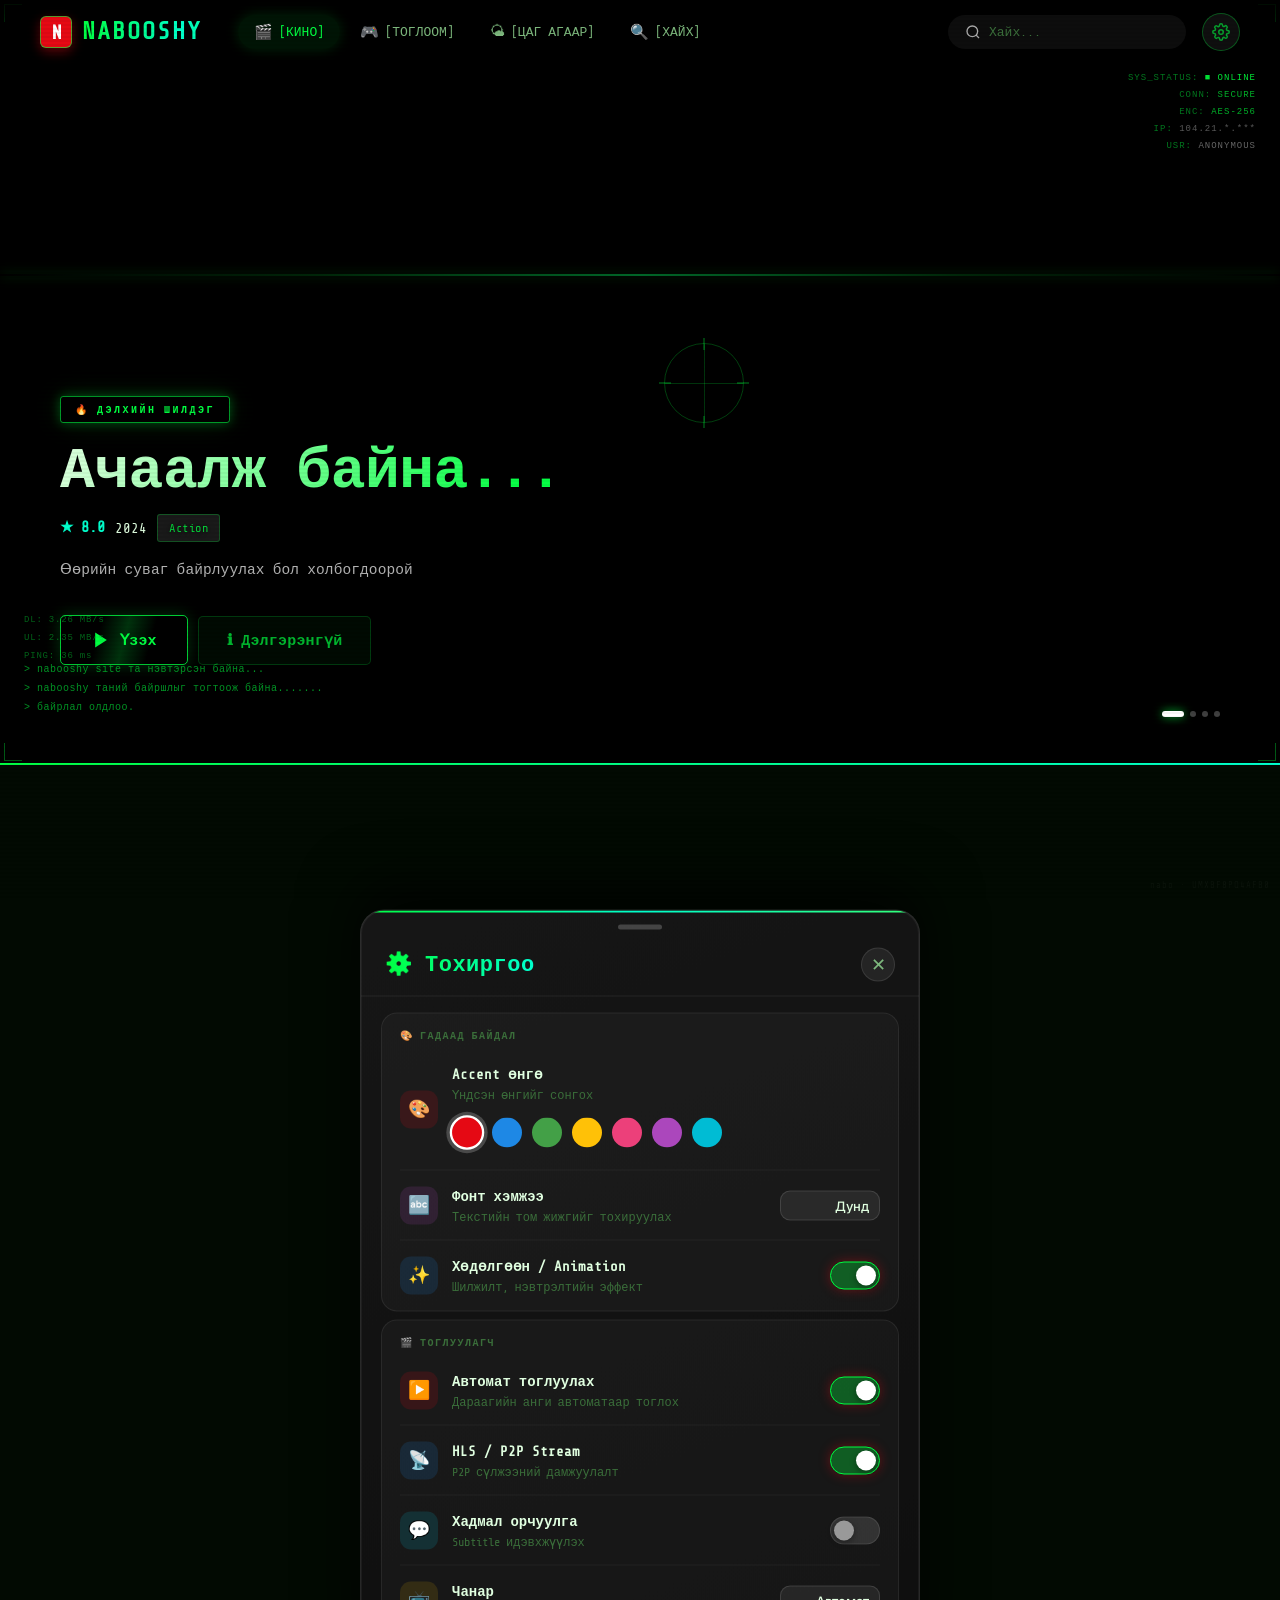
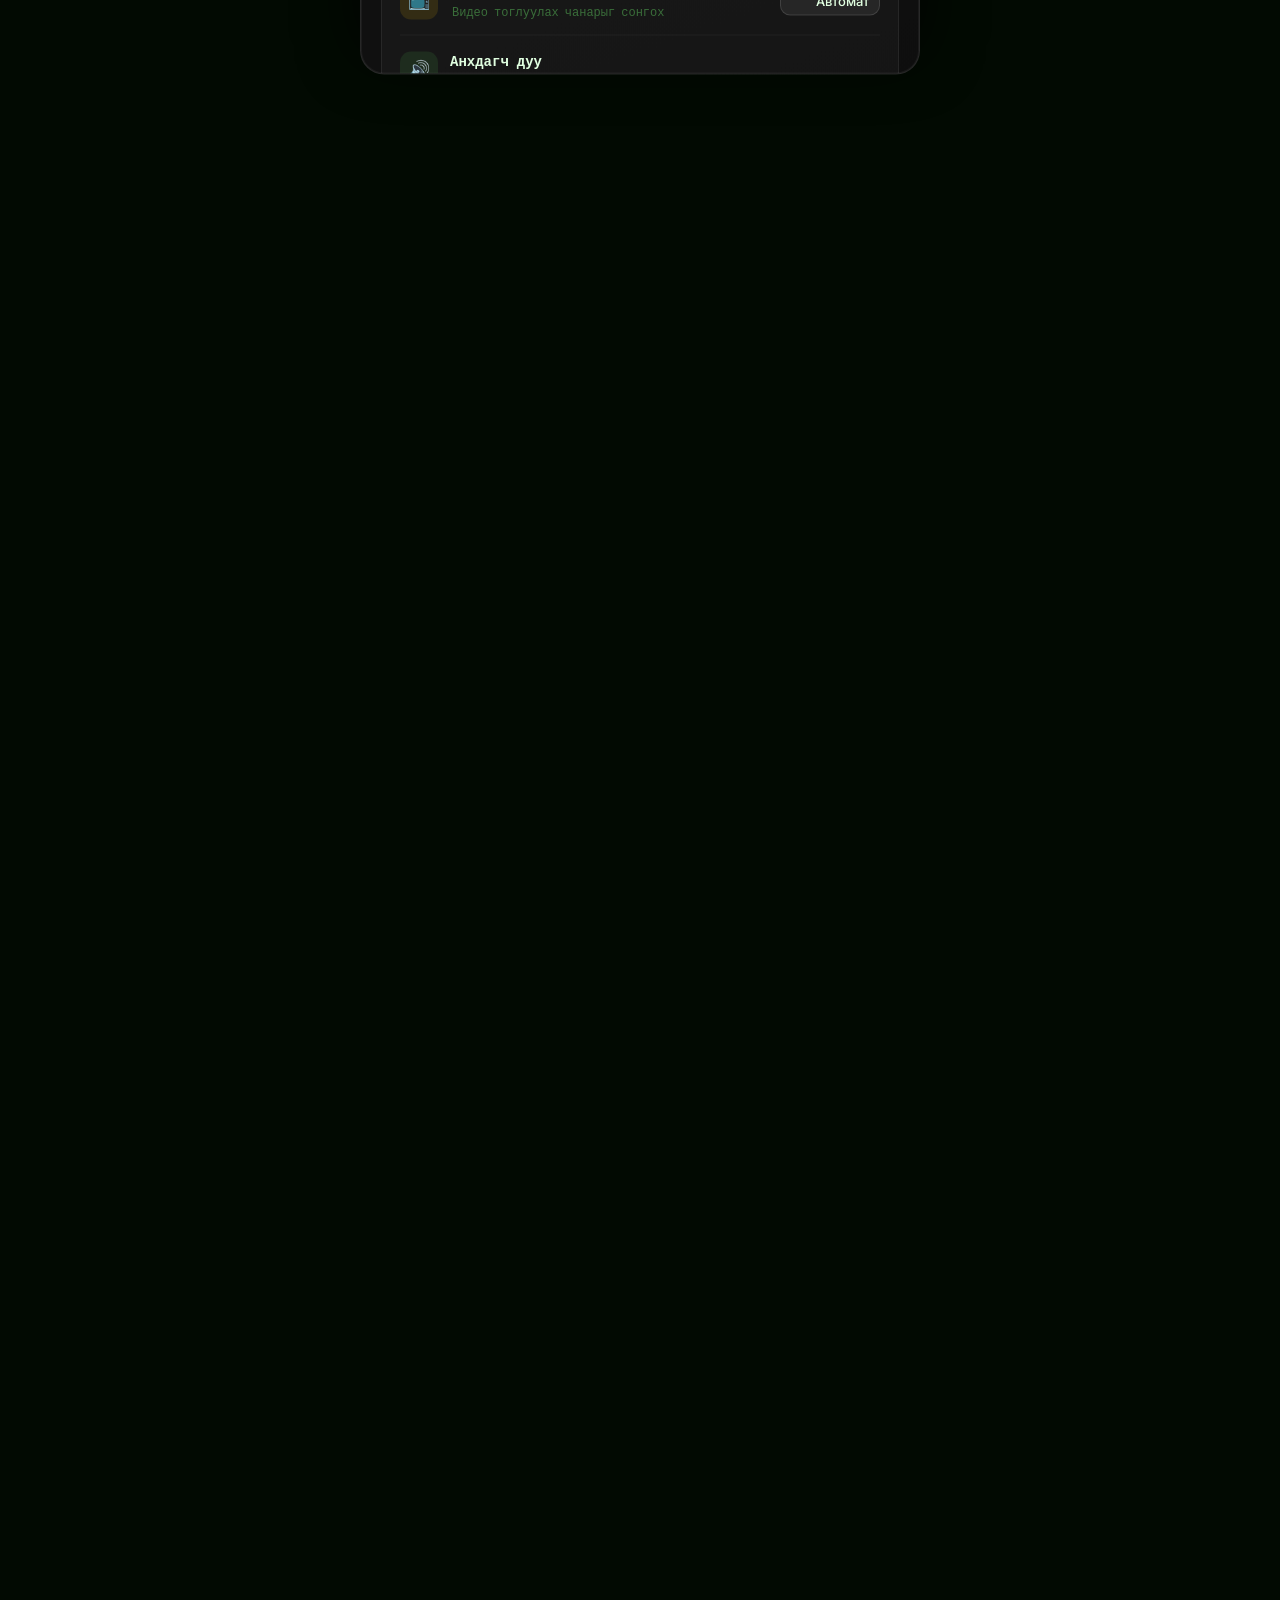
==== index.html @ 27f1efc1 "Add files via upload" ====
<!DOCTYPE html>
<html lang="mn">
<head>
<meta charset="UTF-8">
<meta name="monetag" content="5346a00ca9ffb6e7c3c70e6632a325e6">
<meta name="viewport" content="width=device-width, initial-scale=1.0, maximum-scale=1.0, user-scalable=no">
<meta name="robots" content="index, follow">
<meta name="theme-color" content="#E50914">
<meta name="apple-mobile-web-app-capable" content="yes">
<title id="appTitle">Nabooshy - Ухаалаг Платформ</title>

<!-- ── SEO & Social Share (Open Graph + Twitter) ── -->
<meta name="description" content="Nabooshy — Монголын хамгийн том кино, цувралын платформ. HD чанартай, үнэ төлбөргүй үзнэ үү.">
<meta property="og:type"        content="website">
<meta property="og:url"         content="https://nabo.pages.dev/">
<meta property="og:title"       content="Nabooshy — Кино & Цувралын Платформ">
<meta property="og:description" content="HD кино, цувралыг үнэ төлбөргүй үзээрэй. Монголын хамгийн том стриминг платформ.">
<meta property="og:image"        content="https://nabo.pages.dev/og-preview.jpg">
<meta property="og:image:width"  content="1200">
<meta property="og:image:height" content="630">
<meta property="og:image:type"   content="image/jpeg">
<meta property="og:image:alt"    content="Nabooshy — Кино & Цувралын Платформ">
<meta property="og:locale"      content="mn_MN">
<meta property="og:site_name"   content="Nabooshy">
<meta name="twitter:card"        content="summary_large_image">
<meta name="twitter:title"       content="Nabooshy — Кино & Цувралын Платформ">
<meta name="twitter:description" content="HD кино, цувралыг үнэ төлбөргүй үзээрэй.">
<meta name="twitter:image"        content="https://nabo.pages.dev/og-preview.jpg">
<meta name="twitter:image:alt"   content="Nabooshy — Кино & Цувралын Платформ">

<!-- PWA Manifest (2026 оны шинэчлэл: App болгож суулгах) -->
<link rel="manifest" href="manifest.json">

<!-- ① Preconnect: Хамгийн чухал гадаад холболтуудыг урьдчилж нээх -->
<link rel="preconnect" href="https://api.themoviedb.org">
<link rel="preconnect" href="https://image.tmdb.org">
<link rel="preconnect" href="https://fonts.googleapis.com">
<link rel="preconnect" href="https://fonts.gstatic.com" crossorigin>
<link rel="preconnect" href="https://cdn.jsdelivr.net">
<link rel="dns-prefetch" href="https://www.youtube.com">
<link rel="dns-prefetch" href="https://vidsrc.to">

<!-- ② CSS: render-blocking нь байхгүй болгох (onload trick) -->
<link rel="preload" href="style.css" as="style" onload="this.onload=null;this.rel='stylesheet'">
<link rel="preload" href="nave.css" as="style" onload="this.onload=null;this.rel='stylesheet'">
<link rel="preload" href="hero.css" as="style" onload="this.onload=null;this.rel='stylesheet'">
<link rel="preload" href="cards.css" as="style" onload="this.onload=null;this.rel='stylesheet'">
<noscript>
  <link rel="stylesheet" href="style.css">
  <link rel="stylesheet" href="nave.css">
  <link rel="stylesheet" href="hero.css">
  <link rel="stylesheet" href="cards.css">
</noscript>

<!-- ③ Фонт: display=swap → layout shift байхгүй -->
<link rel="preload" as="style" href="https://fonts.googleapis.com/css2?family=Oswald:wght@400;600;700&family=Inter:wght@400;500;600&display=swap" onload="this.onload=null;this.rel='stylesheet'">
<noscript><link href="https://fonts.googleapis.com/css2?family=Oswald:wght@400;600;700&family=Inter:wght@400;500;600&display=swap" rel="stylesheet"></noscript>

<!-- ④ JS modulepreload: parse хийхэд хүлээхгүй -->
<link rel="modulepreload" href="core/app.js">
<link rel="modulepreload" href="ads/zar.js">

<!-- ⑤ HLS болон P2P: defer болгох (Hero ачаалагдсаны дараа) -->
<script src="https://cdn.jsdelivr.net/npm/hls.js@latest" defer></script>
<script src="https://cdn.jsdelivr.net/npm/p2p-media-loader-core@latest/build/p2p-media-loader-core.min.js" defer></script>
<script src="https://cdn.jsdelivr.net/npm/p2p-media-loader-hlsjs@latest/build/p2p-media-loader-hlsjs.min.js" defer></script>

<!-- ⑥ Speculation Rules API: .mcard-д hover хийхэд урьдчилж рендер -->
<script type="speculationrules">
{
  "prerender": [
    {
      "where": { "selector_matches": ".mcard" },
      "eagerness": "moderate"
    }
  ],
  "prefetch": [
    {
      "where": { "selector_matches": "nav button" },
      "eagerness": "conservative"
    }
  ]
}
</script>
  </head>
<body>

<div class="toast" id="toast"></div>

<!-- ===================== NAVBAR ===================== -->
<nav id="navbar">
  <div class="nav-logo" onclick="gotoPage('movies')">
    <div class="logo-mark">N</div>
    <div class="logo-name">NABOO<span>SHY</span></div>
  </div>
  <div class="nav-tabs">
    <button class="nav-tab active" id="t-movies"  onclick="gotoPage('movies')"> <span class="tab-icon">🎬</span><span>КИНО</span></button>
    <button class="nav-tab"        id="t-games"   onclick="gotoPage('games')">  <span class="tab-icon">🎮</span><span>ТОГЛООМ</span></button>
    <button class="nav-tab"        id="t-weather" onclick="gotoPage('weather')"><span class="tab-icon">🌤</span><span>ЦАГ АГААР</span></button>
    <button class="nav-tab"        id="t-search"  onclick="gotoPage('search')"> <span class="tab-icon">🔍</span><span>ХАЙХ</span></button>
  </div>
  <div class="nav-right">
    <div class="search-wrap" onclick="gotoPage('search')">
      <svg width="16" height="16" viewBox="0 0 24 24" fill="none" stroke="#aaa" stroke-width="2"><circle cx="11" cy="11" r="8"/><path d="m21 21-4.35-4.35"/></svg>
      <input id="searchIn" type="text" placeholder="Хайх..." oninput="doSearch(this.value)" onfocus="gotoPage('search')">
    </div>

    <button class="nav-settings-btn" onclick="window._nabooSettings?.open()" title="Тохиргоо" aria-label="Тохиргоо нээх">
      <svg width="18" height="18" viewBox="0 0 24 24" fill="none" stroke="currentColor" stroke-width="2" stroke-linecap="round" stroke-linejoin="round">
        <circle cx="12" cy="12" r="3"/>
        <path d="M19.4 15a1.65 1.65 0 0 0 .33 1.82l.06.06a2 2 0 0 1-2.83 2.83l-.06-.06a1.65 1.65 0 0 0-1.82-.33 1.65 1.65 0 0 0-1 1.51V21a2 2 0 0 1-4 0v-.09A1.65 1.65 0 0 0 9 19.4a1.65 1.65 0 0 0-1.82.33l-.06.06a2 2 0 0 1-2.83-2.83l.06-.06A1.65 1.65 0 0 0 4.68 15a1.65 1.65 0 0 0-1.51-1H3a2 2 0 0 1 0-4h.09A1.65 1.65 0 0 0 4.6 9a1.65 1.65 0 0 0-.33-1.82l-.06-.06a2 2 0 0 1 2.83-2.83l.06.06A1.65 1.65 0 0 0 9 4.68a1.65 1.65 0 0 0 1-1.51V3a2 2 0 0 1 4 0v.09a1.65 1.65 0 0 0 1 1.51 1.65 1.65 0 0 0 1.82-.33l.06-.06a2 2 0 0 1 2.83 2.83l-.06.06A1.65 1.65 0 0 0 19.4 9a1.65 1.65 0 0 0 1.51 1H21a2 2 0 0 1 0 4h-.09a1.65 1.65 0 0 0-1.51 1z"/>
      </svg>
    </button>
  </div>
</nav>

<!-- ===================== MOBILE BOTTOM NAV ===================== -->
<nav id="bottomNav" aria-label="Үндсэн цэс">
  <div class="bnav-inner">
    <button class="bnav-item active" id="bn-movies" onclick="gotoPage('movies')" aria-label="Кино">
      <span class="bnav-icon">🎬</span>
      <span class="bnav-label">Кино</span>
    </button>
    <button class="bnav-item" id="bn-games" onclick="gotoPage('games')" aria-label="Тоглоом">
      <span class="bnav-icon">🎮</span>
      <span class="bnav-label">Тоглоом</span>
    </button>
    <button class="bnav-item" id="bn-weather" onclick="gotoPage('weather')" aria-label="Цаг агаар">
      <span class="bnav-icon">🌤</span>
      <span class="bnav-label">Цаг агаар</span>
    </button>
    <button class="bnav-item" id="bn-search" onclick="gotoPage('search')" aria-label="Хайх">
      <span class="bnav-icon">🔍</span>
      <span class="bnav-label">Хайх</span>
    </button>
    <button class="bnav-item bnav-settings" onclick="window._nabooSettings?.open()" aria-label="Тохиргоо">
      <span class="bnav-icon">⚙️</span>
      <span class="bnav-label">Тохиргоо</span>
    </button>
  </div>
</nav>
<div id="heroWrap">
  <div class="hero" id="hero">
    <div class="hero-bg" id="heroBg"></div>
    <div class="hero-vignette"></div>
    <div class="hero-body">
      <div class="hero-tag" id="heroTag">🔥 ДЭЛХИЙН ШИЛДЭГ</div>
      <div class="hero-title" id="heroTitle">Ачаалж байна...</div>
      <div class="hero-meta" id="heroMeta"></div>
      <div class="hero-desc" id="heroDesc"></div>
      <div class="hero-btns" id="heroBtns">
        <button class="btn-watch" id="heroWatch"><svg width="20" height="20" viewBox="0 0 24 24" fill="currentColor"><polygon points="5,3 19,12 5,21"/></svg> Үзэх</button>
        <button class="btn-more"  id="heroMore">ℹ Дэлгэрэнгүй</button>
      </div>
    </div>
    <div class="hero-dots" id="heroDots"></div>
  </div>
</div>

<!-- ===================== MOVIES (КИНО) ===================== -->
<div class="page active" id="page-movies">
  <main style="margin-top:-40px;position:relative;z-index:10;">
    <section class="sec">
      <div class="sec-head">
        <div class="sec-title">📺 Шилдэг цувралууд</div>
      </div>
      <div class="row-wrap">
        <button class="scroll-btn left" onclick="scrollRow('rowSeries',-600)">❮</button>
        <div class="scroll-row" id="rowSeries"></div>
        <button class="scroll-btn right" onclick="scrollRow('rowSeries',600)">❯</button>
      </div>
    </section>



    <div id="dynamicRows"></div>

    <section class="sec">
      <div class="sec-head">
        <div class="sec-title">🎮 Онлайн Тоглоомууд</div>
      </div>
      <div class="row-wrap">
        <button class="scroll-btn left" onclick="scrollRow('rowGames',-600)">❮</button>
        <div class="scroll-row" id="rowGames"></div>
        <button class="scroll-btn right" onclick="scrollRow('rowGames',600)">❯</button>
      </div>
    </section>

    <section class="sec" style="margin-top:60px;border-top:1px solid var(--border);padding-top:40px;">
      <div class="sec-head">
        <div class="sec-title" style="color:var(--blue);">🌍 Дэлхийд яг одоо гарч буй кинонууд</div>
      </div>
      <div class="row-wrap">
        <button class="scroll-btn left" onclick="scrollRow('rowInternational',-600)">❮</button>
        <div class="scroll-row" id="rowInternational"></div>
        <button class="scroll-btn right" onclick="scrollRow('rowInternational',600)">❯</button>
      </div>
    </section>



    <div id="seriesFullSection" style="display:none;">
      <div class="page-header" style="margin-top:40px;">
        <h1 class="page-h1">📺 Цуврал кино</h1>
        <p class="page-sub" id="seriesCount"></p>
      </div>
      <div class="genre-bar" id="seriesGenreBar"></div>
      <div class="mgrid" id="seriesGrid"></div>
    </div>
  </main>
</div>

<!-- ===================== GAMES (ТОГЛООМ) ===================== -->
<div class="page" id="page-games">
  <main>
    <div class="genre-bar" id="gameGenreBar" style="margin-top:20px;"></div>
    <div class="mgrid" id="gamesGrid"></div>
  </main>
</div>

<!-- ===================== WEATHER (ЦАГ АГААР) ===================== -->
<div class="page" id="page-weather">
  <main>
    <div class="weather-update-bar">
      <span id="weatherLastUpdate">⏳ Мэдээлэл татаж байна...</span>
      <button class="weather-refresh-btn" onclick="refreshWeather()">🔄 Шинэчлэх</button>
    </div>
    <div class="w-grid" id="weatherGrid"></div>
  </main>
</div>

<!-- ===================== SEARCH (ХАЙХ) ===================== -->
<div class="page" id="page-search">
  <main>
    <div class="search-page-box">
      <div class="search-page-icon">🔍</div>
      <div class="search-page-wrap">
        <input id="searchPageInput" type="text" class="search-page-input"
               placeholder="Кино, цуврал, тоглоом, хот хайх..."
               oninput="doSearch(this.value)" autofocus>
      </div>
      <div class="search-page-hint">Жишээ: <span onclick="doSearch('action')">action</span> · <span onclick="doSearch('дархан')">дархан</span> · <span onclick="doSearch('chess')">chess</span></div>
    </div>
    <div id="searchCount" style="color:var(--text2);font-size:14px;margin-bottom:16px;"></div>
    <div class="mgrid" id="searchGrid"></div>
  </main>
</div>

    <div style="margin-top:25px;padding-top:15px;border-top:1px solid var(--border);text-align:center;font-size:13px;color:var(--text3);line-height:1.5;">
      Зар байршуулах: <a href="https://t.me/oroodvz" target="_blank" rel="noopener" id="contactPhoneEl" style="color:var(--gold);text-decoration:none;font-weight:600;">✈️ @oroodvz Telegram</a>
    </div>
  </div>
</div>

<!-- ===================== PLAYER MODAL ===================== -->
<div class="modal-bg" id="playerModal" onclick="closeMb(event,'playerModal')">
  <div class="modal pmodal">
    <button class="mcls" onclick="closeM('playerModal')">✕</button>
    <div class="player-layout">
      <div class="player-vid-sec">
        <div class="p2p-status" id="p2pStatus" style="display:none;"><div class="p2p-dot"></div> P2P Сүлжээ идэвхтэй</div>
        <div class="player-wrap" id="playerWrap" style="width:100%;height:100%;"></div>
      </div>
    </div>
    <div style="padding:20px 30px;background:var(--bg2);border-radius:0 0 12px 12px;">
      <div class="m-title" id="pTitle" style="font-size:24px;margin-bottom:4px;"></div>
      <div class="m-meta" id="pMeta" style="margin-bottom:0;"></div>
    </div>
  </div>
</div>

<!-- ===================== MOVIE DETAIL MODAL ===================== -->
<div class="modal-bg" id="movieModal" onclick="closeMb(event,'movieModal')">
  <div class="modal">
    <button class="mcls" onclick="closeM('movieModal')">✕</button>
    <div class="m-hero" id="mHero"><div class="m-hero-g"></div></div>
    <div class="m-body">
      <div class="m-title" id="mTitle"></div>
      <div class="m-meta" id="mMeta"></div>
      <div class="m-desc" id="mDesc"></div>
      <div class="m-acts" id="mActs"></div>
    </div>
  </div>
</div>

<!-- ===================== SERIES MODAL ===================== -->
<div class="modal-bg" id="seriesModal" onclick="closeMb(event,'seriesModal')">
  <div class="modal" style="max-width:900px">
    <button class="mcls" onclick="closeM('seriesModal')">✕</button>
    <div class="m-hero" id="smHero"><div class="m-hero-g"></div></div>
    <div class="m-body">
      <div class="m-title" id="smTitle"></div>
      <div class="m-meta" id="smMeta"></div>
      <div class="m-desc" id="smDesc"></div>
      <div class="m-series-wrap">
        <div class="s-tabs" id="smSeasonTabs"></div>
        <div class="ep-grid" id="smEpGrid"></div>
      </div>
    </div>
  </div>
</div>

<!-- ===================== GAME MODAL ===================== -->
<div class="modal-bg" id="gameModal" onclick="closeMb(event,'gameModal')">
  <div class="modal gmodal">
    <button class="mcls" onclick="closeM('gameModal')">✕</button>
    <iframe class="gm-frame" id="gmFrame" src="" allowfullscreen></iframe>
  </div>
</div>

<!-- ===================== СКРИПТҮҮД ===================== -->
<script type="module" src="core/config.js"></script>
<script type="module" src="ads/zar.js"></script>
<script type="module" src="core/app.js"></script>
<script type="module" src="platform/spatial-ui.js"></script>
<script type="module" src="settings/profile-gamify.js"></script>
<script type="module" src="settings/watch-party.js"></script>
<script type="module" src="platform/pwa-init.js"></script>
<script src="settings/settings.js" defer></script>
<script src="ui/hero/hero-matrix.js" defer></script>

<!-- =========================================================
     RGB ХӨДӨЛГӨӨНТЭЙ FAVICON (N ҮСЭГ)
     ========================================================= -->
<script>
  (function() {
    let hue = 0;
    const canvas = document.createElement('canvas');
    canvas.width = 32;
    canvas.height = 32;
    const ctx = canvas.getContext('2d');
    
    let link = document.querySelector("link[rel~='icon']");
    if (!link) {
      link = document.createElement('link');
      link.rel = 'icon';
      document.head.appendChild(link);
    }

    setInterval(() => {
      ctx.clearRect(0, 0, 32, 32);
      ctx.fillStyle = '#1a1a2e'; 
      ctx.beginPath();
      ctx.roundRect(0, 0, 32, 32, 8); 
      ctx.fill();

      ctx.font = 'bold 22px "Segoe UI", Arial, sans-serif';
      ctx.textAlign = 'center';
      ctx.textBaseline = 'middle';
      
      ctx.fillStyle = `hsl(${hue}, 100%, 60%)`; 
      ctx.shadowColor = `hsl(${hue}, 100%, 60%)`;
      ctx.shadowBlur = 8;
      
      ctx.fillText('N', 16, 18);

      link.href = canvas.toDataURL('image/png');
      hue = (hue + 5) % 360;
    }, 100); 
  })();
</script>

<!-- =========================================================
     DEVTOOLS ХАМГААЛАЛТ
     ========================================================= -->
<style>
#__devblock {
  display:none;
  position:fixed;
  inset:0;
  background:#000;
  z-index:2147483647;
  overflow:hidden;
  font-family:'Courier New',monospace;
}
#__devblock canvas {
  position:absolute;
  inset:0;
  opacity:0.18;
}
#__devblock .center {
  position:absolute;
  inset:0;
  display:flex;
  flex-direction:column;
  align-items:center;
  justify-content:center;
  gap:18px;
  z-index:2;
}
#__devblock .skull {
  font-size:90px;
  animation:_pulse 0.8s infinite alternate;
  filter:drop-shadow(0 0 30px #ff0000);
}
#__devblock .main-txt {
  font-size:clamp(28px,6vw,64px);
  font-weight:900;
  color:#ff0000;
  letter-spacing:6px;
  text-transform:uppercase;
  text-shadow:0 0 20px #ff0000, 0 0 60px #ff0000;
  animation:_glitch 0.15s infinite;
}
#__devblock .sub-txt {
  font-size:clamp(12px,2vw,18px);
  color:#ff4444;
  letter-spacing:3px;
  opacity:0.85;
  text-shadow:0 0 10px #ff0000;
}
#__devblock .scan {
  position:absolute;
  left:0;right:0;
  height:3px;
  background:linear-gradient(90deg,transparent,#ff0000,transparent);
  box-shadow:0 0 20px #ff0000;
  animation:_scan 2s linear infinite;
  z-index:1;
}
#__devblock .ip-box {
  margin-top:10px;
  border:1px solid #ff000055;
  padding:10px 24px;
  border-radius:6px;
  color:#ff6666;
  font-size:13px;
  letter-spacing:2px;
  text-align:center;
  background:rgba(255,0,0,0.06);
  animation:_blink 1s infinite;
}
@keyframes _pulse { from{transform:scale(1)} to{transform:scale(1.15)} }
@keyframes _scan  { from{top:0} to{top:100%} }
@keyframes _blink { 0%,100%{opacity:1} 50%{opacity:0.4} }
@keyframes _glitch {
  0%   {text-shadow:0 0 20px #ff0000, 0 0 60px #ff0000; transform:translate(0)}
  20%  {text-shadow:-2px 0 #00ffff, 2px 0 #ff0000; transform:translate(-1px,1px)}
  40%  {text-shadow:2px 0 #ff00ff, -2px 0 #ff0000; transform:translate(1px,-1px)}
  60%  {text-shadow:0 0 20px #ff0000, 0 0 60px #ff0000; transform:translate(0)}
  80%  {text-shadow:-1px 0 #00ffff, 1px 0 #ff0000; transform:translate(1px,0)}
  100% {text-shadow:0 0 20px #ff0000, 0 0 60px #ff0000; transform:translate(0)}
}
</style>

<div id="__devblock">
  <canvas id="__matrix"></canvas>
  <div class="scan"></div>
  <div class="center">
    <div class="skull">☠️</div>
    <div class="main-txt">⚠ СИСТЕМД НЭВТРЭХ ХОРИГЛОНО ⚠</div>
    <div class="sub-txt">ТА ХЯНАЛТАН ДОР БАЙНА 👁 &nbsp;|&nbsp; ХАНДАЛТ БҮРТГЭГДЛЭЭ</div>
    <div class="ip-box" id="__ipbox">📡 IP ХАЯГ ТОДОРХОЙЛЖ БАЙНА...</div>
  </div>
</div>

<script>
(function() {

  // ── 1. Товчлуур хориглох ─────────────────────────────────
  document.addEventListener('contextmenu', function(e) { e.preventDefault(); return false; });
  document.addEventListener('keydown', function(e) {
    if (e.key === 'F12') { e.preventDefault(); return false; }
    if (e.ctrlKey && e.shiftKey && ['I','i','J','j','C','c','K','k'].includes(e.key)) { e.preventDefault(); return false; }
    if (e.ctrlKey && ['U','u','S','s'].includes(e.key)) { e.preventDefault(); return false; }
  });
  document.addEventListener('selectstart', function(e) { e.preventDefault(); return false; });
  document.addEventListener('dragstart',   function(e) { e.preventDefault(); return false; });
  setInterval(function() { try { console.clear(); } catch(e) {} }, 100);

  // ── 2. Matrix код бороо ──────────────────────────────────
  function startMatrix() {
    var c   = document.getElementById('__matrix');
    if (!c) return;
    var ctx = c.getContext('2d');
    c.width  = window.innerWidth;
    c.height = window.innerHeight;
    var cols = Math.floor(c.width / 16);
    var drops = Array(cols).fill(1);
    var chars = '01アイウエオカキクケコサシスセソタチツテトナニヌネノ∑∂∫≠≈ABCDEF0123456789';
    setInterval(function() {
      ctx.fillStyle = 'rgba(0,0,0,0.05)';
      ctx.fillRect(0, 0, c.width, c.height);
      ctx.fillStyle = '#ff2200';
      ctx.font = '14px Courier New';
      drops.forEach(function(y, i) {
        var ch = chars[Math.floor(Math.random() * chars.length)];
        ctx.fillText(ch, i * 16, y * 16);
        if (y * 16 > c.height && Math.random() > 0.975) drops[i] = 0;
        drops[i]++;
      });
    }, 40);
  }

  // ── 3. Аймшигтай дуу (Web Audio) ─────────────────────────
  function playAlarm() {
    try {
      var ac  = new (window.AudioContext || window.webkitAudioContext)();
      function beep(freq, start, dur, type) {
        var o = ac.createOscillator();
        var g = ac.createGain();
        o.connect(g); g.connect(ac.destination);
        o.type = type || 'sawtooth';
        o.frequency.setValueAtTime(freq, ac.currentTime + start);
        o.frequency.exponentialRampToValueAtTime(freq * 0.5, ac.currentTime + start + dur);
        g.gain.setValueAtTime(0.3, ac.currentTime + start);
        g.gain.exponentialRampToValueAtTime(0.001, ac.currentTime + start + dur);
        o.start(ac.currentTime + start);
        o.stop(ac.currentTime + start + dur);
      }
      beep(880, 0,    0.2, 'sawtooth');
      beep(440, 0.25, 0.2, 'sawtooth');
      beep(880, 0.5,  0.2, 'sawtooth');
      beep(220, 0.75, 0.5, 'sawtooth');
      beep(660, 0,    1.2, 'square');
    } catch(e) {}
  }

  // ── 4. Хуурамч IP scan ───────────────────────────────────
  function fakeIPScan() {
    var box = document.getElementById('__ipbox');
    if (!box) return;
    var steps = [
      '📡 IP ХАЯГ ТОДОРХОЙЛЖ БАЙНА...',
      '🔍 БАЙРШИЛ ТОГТООЖ БАЙНА...',
      '🌐 БРАУЗЕР МЭДЭЭЛЭЛ ЦУГЛУУЛЖ БАЙНА...',
      '⚡ БҮРТГЭЛ РҮҮ ИЛГЭЭЖ БАЙНА...',
      '🚨 ХЯНАЛТ ИДЭВХЖЛЭЭ — ТА БАРИГДЛАА'
    ];
    var i = 0;
    var iv = setInterval(function() {
      if (i < steps.length) { box.textContent = steps[i++]; }
      else { clearInterval(iv); }
    }, 1200);
  }

  // ── 5. DevTools илрүүлэх ─────────────────────────────────
  var _overlay  = document.getElementById('__devblock');
  var _devOpen  = false;
  var _thresh   = 300;
  var _alarmed  = false;
  var _matrixOn = false;
  var _isMobile = /Android|iPhone|iPad|iPod|Mobile/i.test(navigator.userAgent) || window.innerWidth < 768;

  setInterval(function() {
    if (_isMobile) return;
    var open = (window.outerWidth  - window.innerWidth  > _thresh) ||
               (window.outerHeight - window.innerHeight > _thresh);
    if (open !== _devOpen) {
      _devOpen = open;
      if (_overlay) _overlay.style.display = open ? 'block' : 'none';
      if (open) {
        document.querySelectorAll('video,iframe').forEach(function(el) {
          try {
            if (el.tagName === 'VIDEO') el.pause();
            else { var s = el.src; el.src = ''; el.src = s; }
          } catch(e) {}
        });
        if (!_matrixOn) { startMatrix(); _matrixOn = true; }
        if (!_alarmed)  { playAlarm(); fakeIPScan(); _alarmed = true; }
      }
    }
  }, 500);

  // ── 6. Tab-аас гарвал видео pause ────────────────────────
  document.addEventListener('visibilitychange', function() {
    if (document.hidden) {
      document.querySelectorAll('video').forEach(function(v) {
        v._wasPlaying = !v.paused; v.pause();
      });
    } else {
      document.querySelectorAll('video').forEach(function(v) {
        if (v._wasPlaying) v.play().catch(function(){});
      });
    }
  });

  // ── 7. Copy watermark ────────────────────────────────────
  document.addEventListener('copy', function(e) {
    var sel = window.getSelection ? window.getSelection().toString() : '';
    if (!sel) return;
    try {
      e.clipboardData.setData('text/plain', sel + '\n\n— Эх сурвалж: nabo.pages.dev');
      e.preventDefault();
    } catch(err) {}
  });

  // ── 8. Нуугдмал watermark ────────────────────────────────
  document.addEventListener('DOMContentLoaded', function() {
    var uid = localStorage.getItem('_nabo_uid');
    if (!uid) {
      uid = 'U' + Date.now().toString(36).toUpperCase() + Math.random().toString(36).slice(2,6).toUpperCase();
      localStorage.setItem('_nabo_uid', uid);
    }
    var wm = document.createElement('div');
    wm.style.cssText = 'position:fixed;bottom:8px;right:10px;font-size:9px;color:rgba(255,255,255,0.04);pointer-events:none;z-index:9999;user-select:none;letter-spacing:1px;';
    wm.textContent = 'nabo · ' + uid;
    document.body.appendChild(wm);
  });

})();
</script>

</body>
</html>
---- style.css ----
/* style.css */
@import url('base.css');
@import url('nave.css');
@import url('hero.css');
@import url('cards.css');
@import url('modals.css');
@import url('pages.css');
@import url('search-styles.css');
@import url('settings.css');
@import url('mobile.css');
@import url('glow.css');
@import url('hacker-theme.css');
---- nave.css ----
/* nav.css */
nav { position: fixed; top: 0; left: 0; right: 0; z-index: 900; height: 64px; display: flex; align-items: center; gap: 0; padding: 0 40px; background: linear-gradient(to bottom, rgba(0,0,0,0.9) 0%, transparent 100%); transition: all .3s ease; }
nav.scrolled { background: rgba(5,5,5,.95); border-bottom: 1px solid var(--border); backdrop-filter: blur(20px); }
.nav-logo { display: flex; align-items: center; gap: 10px; margin-right: 36px; flex-shrink: 0; cursor: pointer; }
.logo-mark { width: 32px; height: 32px; background: var(--red); border-radius: 6px; display: flex; align-items: center; justify-content: center; font-family: 'Oswald', sans-serif; font-size: 18px; font-weight: 700; color: #fff; letter-spacing: -1px; box-shadow: 0 4px 12px var(--red-glow); }
.logo-name { font-family: 'Oswald', sans-serif; font-size: 24px; font-weight: 600; letter-spacing: 2px; color: var(--text); }
.logo-name span { color: var(--red); }
.nav-tabs { display: flex; align-items: center; gap: 4px; flex: 1; }
.nav-tab { display: flex; align-items: center; gap: 6px; padding: 8px 16px; border-radius: 20px; font-size: 13px; font-weight: 500; color: var(--text2); cursor: pointer; border: none; background: none; transition: all .2s; white-space: nowrap; }
.nav-tab:hover { color: var(--text); }
.nav-tab.active { background: rgba(255,255,255,.1); color: var(--text); }
.nav-tab .tab-icon { font-size: 15px; }
.nav-right { display: flex; align-items: center; gap: 16px; margin-left: auto; }
.search-wrap { display: flex; align-items: center; gap: 8px; background: rgba(255,255,255,.05); border: 1px solid transparent; border-radius: 20px; padding: 8px 16px; transition: all .3s; }
.search-wrap:focus-within { border-color: var(--red); background: rgba(0,0,0,.5); box-shadow: 0 0 10px var(--red-glow); }
.search-wrap input { background: none; border: none; outline: none; color: var(--text); font-size: 13px; width: 180px; }
.search-wrap input::placeholder { color: var(--text3); }
.nav-contact { display: flex; align-items: center; gap: 6px; padding: 8px 20px; background: var(--red); color: #fff; border: none; border-radius: 20px; font-size: 13px; font-weight: 600; cursor: pointer; transition: all .2s; white-space: nowrap; }
.nav-contact:hover { background: var(--red2); transform: scale(1.05); }
.nav-user { display: flex; align-items: center; gap: 10px; padding: 8px 16px; background: rgba(255,255,255,.05); border: 1px solid transparent; border-radius: 20px; cursor: pointer; transition: all .3s; font-size: 14px; font-weight: 500; }
.nav-user:hover { background: rgba(255,255,255,.1); }
.nav-avatar { width: 28px; height: 28px; background: var(--red); border-radius: 50%; display: flex; align-items: center; justify-content: center; font-size: 13px; font-weight: 700; color: #fff; }

@media (min-width: 1440px) { nav { padding: 0 60px; } }
@media (max-width: 1024px) { nav { padding: 0 30px; } }
@media (max-width: 768px) {
  nav { padding: 0 15px; height: 56px; justify-content: space-between; }
  .nav-logo { margin-right: 0; }
  .logo-name { font-size: 18px; letter-spacing: 1px; }
  .logo-mark { width: 28px; height: 28px; font-size: 16px; }
  .nav-tabs { gap: 10px; flex: unset; }
  .nav-tabs .nav-tab { padding: 5px; }
  .nav-tabs .nav-tab span:not(.tab-icon) { display: none; } 
  .nav-tab .tab-icon { font-size: 20px; } 
  .nav-right { gap: 10px; margin-left: 0; }
  .search-wrap { display: none; }
  .nav-promo { display: none; }
  .nav-user { padding: 0; background: transparent; border: none; }
  .nav-avatar { width: 32px; height: 32px; font-size: 14px; }
}
---- hero.css ----
/* hero.css — Cinematic Hero (шинэчлэгдсэн v2) */

/* ── Үндсэн контейнер ───────────────────────────────────────── */
.hero {
  position: relative;
  width: 100%;
  height: 85vh;
  min-height: 580px;
  overflow: hidden;
  background: #000;
  display: flex;
  align-items: flex-end;
}

/* ── Постер зураг (Ken Burns) ───────────────────────────────── */
@keyframes heroKenBurns {
  from { transform: scale(1.0) translate(0, 0); }
  to   { transform: scale(1.08) translate(-1%, -0.5%); }
}

.hero-bg {
  position: absolute; inset: 0;
  width: 100%; height: 100%;
  background-size: cover;
  background-position: center top;
  background-repeat: no-repeat;
  transition: opacity 1.1s ease;
  z-index: 2;
  animation: heroKenBurns 20s ease-out forwards;
  transform-origin: center center;
}

@media (max-width: 768px) {
  .hero-bg {
    background-position: center center;
    animation: none; /* утасны CPU хэмнэнэ */
  }
}

/* ── Виньетка — гүнзгий, кино маягийн ──────────────────────── */
.hero-vignette {
  position: absolute; inset: 0;
  z-index: 3;
  background:
    linear-gradient(to right,  rgba(0,0,0,0.92) 0%, rgba(0,0,0,0.2) 50%, rgba(0,0,0,0.55) 100%),
    linear-gradient(to top,    #000 0%, rgba(0,0,0,0.7) 25%, rgba(0,0,0,0.1) 55%, transparent 75%),
    linear-gradient(to bottom, rgba(0,0,0,0.5) 0%, transparent 18%);
  pointer-events: none;
  transition: opacity 0.6s ease;
}

/* Mobile: доошоо хүчтэй, зүүн тийш бага */
@media (max-width: 768px) {
  .hero-vignette {
    background:
      linear-gradient(to top, #000 0%, rgba(0,0,0,0.85) 30%, rgba(0,0,0,0.3) 60%, rgba(0,0,0,0.15) 100%),
      linear-gradient(to bottom, rgba(0,0,0,0.4) 0%, transparent 20%);
  }
}

/* ── Агуулгын блок ──────────────────────────────────────────── */
.hero-body {
  position: relative;
  z-index: 10;
  width: 100%;
  padding: 0 60px 100px;
  max-width: 820px;
}

/* ── Тэг ────────────────────────────────────────────────────── */
.hero-tag {
  display: inline-flex;
  align-items: center;
  gap: 6px;
  background: var(--red);
  color: #fff;
  font-size: 10px;
  font-weight: 800;
  letter-spacing: 2px;
  text-transform: uppercase;
  padding: 5px 14px;
  border-radius: 3px;
  margin-bottom: 16px;
  width: fit-content;
  box-shadow: 0 2px 20px rgba(229,9,20,.55), 0 0 40px rgba(229,9,20,.15);
  position: relative;
  overflow: hidden;
}
.hero-tag::after {
  content: '';
  position: absolute;
  top: 0; left: -100%;
  width: 60%;
  height: 100%;
  background: linear-gradient(90deg, transparent, rgba(255,255,255,0.25), transparent);
  animation: tagSheen 3s ease-in-out infinite;
}
@keyframes tagSheen {
  0%   { left: -100%; }
  50%  { left: 150%; }
  100% { left: 150%; }
}

/* ── Гарчиг ─────────────────────────────────────────────────── */
.hero-title {
  font-family: 'Oswald', sans-serif;
  font-size: 58px;
  font-weight: 700;
  letter-spacing: -0.5px;
  line-height: 1.05;
  margin-bottom: 14px;
  white-space: normal;
  text-shadow:
    0 2px 4px rgba(0,0,0,1),
    0 4px 24px rgba(0,0,0,0.8),
    0 0 80px rgba(255,255,255,0.06);
}

/* ── Мета ───────────────────────────────────────────────────── */
.hero-meta {
  display: flex;
  align-items: center;
  gap: 10px;
  margin-bottom: 16px;
  flex-wrap: wrap;
}
.hero-meta span      { font-size: 14px; color: var(--text); font-weight: 500; text-shadow: 0 1px 6px rgba(0,0,0,0.9); }
.hero-meta .star     { color: var(--gold); font-weight: 700; font-size: 15px; }
.hero-meta .tag {
  background: rgba(255,255,255,.1);
  padding: 4px 11px;
  border-radius: 3px;
  font-size: 12px;
  backdrop-filter: blur(8px);
  -webkit-backdrop-filter: blur(8px);
  border: 1px solid rgba(255,255,255,.15);
  letter-spacing: 0.5px;
  font-weight: 500;
}

/* ── Тайлбар ────────────────────────────────────────────────── */
.hero-desc {
  font-size: 14.5px;
  color: rgba(255,255,255,.7);
  line-height: 1.7;
  margin-bottom: 32px;
  max-width: 520px;
  text-shadow: 0 1px 8px rgba(0,0,0,1);
  display: -webkit-box;
  -webkit-line-clamp: 3;
  -webkit-box-orient: vertical;
  overflow: hidden;
  letter-spacing: 0.1px;
}

/* ── Товчнууд ───────────────────────────────────────────────── */
.hero-btns { display: flex; gap: 10px; flex-wrap: wrap; align-items: center; }

.btn-watch {
  display: flex; align-items: center; gap: 9px;
  background: #fff;
  color: #000;
  padding: 14px 30px;
  border-radius: 5px;
  font-size: 15px; font-weight: 800;
  border: none; cursor: pointer;
  transition: background 0.18s, transform 0.18s, box-shadow 0.18s;
  box-shadow: 0 4px 24px rgba(0,0,0,0.5);
  letter-spacing: 0.2px;
}
.btn-watch:hover {
  background: rgba(255,255,255,.88);
  transform: scale(1.05) translateY(-1px);
  box-shadow: 0 8px 32px rgba(0,0,0,0.6);
}
.btn-watch:active { transform: scale(0.98); }

.btn-more {
  display: flex; align-items: center; gap: 9px;
  background: rgba(109,109,110,0.55);
  color: #fff;
  padding: 14px 28px;
  border-radius: 5px;
  font-size: 15px; font-weight: 600;
  border: 1px solid rgba(255,255,255,0.08);
  cursor: pointer;
  transition: background 0.18s, transform 0.18s;
  backdrop-filter: blur(10px);
  -webkit-backdrop-filter: blur(10px);
  letter-spacing: 0.2px;
}
.btn-more:hover {
  background: rgba(109,109,110,.82);
  transform: scale(1.04) translateY(-1px);
}
.btn-more:active { transform: scale(0.98); }

.btn-volume {
  display: flex; align-items: center; justify-content: center;
  width: 46px; height: 46px;
  background: transparent;
  color: rgba(255,255,255,0.75);
  border: 1.5px solid rgba(255,255,255,0.35);
  border-radius: 50%;
  font-size: 16px;
  cursor: pointer;
  transition: all 0.2s;
  backdrop-filter: blur(6px);
  -webkit-backdrop-filter: blur(6px);
  flex-shrink: 0;
}
.btn-volume:hover {
  background: rgba(255,255,255,.15);
  border-color: rgba(255,255,255,0.7);
  color: #fff;
  transform: scale(1.1);
}

/* ── Навигаций цэгүүд ───────────────────────────────────────── */
.hero-dots {
  position: absolute;
  bottom: 48px; right: 60px;
  display: flex;
  gap: 6px;
  z-index: 11;
  align-items: center;
}
.hero-dot {
  width: 6px; height: 6px;
  background: rgba(255,255,255,.25);
  border-radius: 50%;
  cursor: pointer;
  transition: all .35s cubic-bezier(0.34, 1.56, 0.64, 1);
}
.hero-dot.active {
  background: #fff;
  width: 22px;
  border-radius: 3px;
  box-shadow: 0 0 10px rgba(255,255,255,.5);
}
.hero-dot:hover:not(.active) {
  background: rgba(255,255,255,.6);
  transform: scale(1.3);
}

/* ── Progress bar ───────────────────────────────────────────── */
.hero-progress {
  position: absolute;
  bottom: 0; left: 0; right: 0;
  height: 2px;
  background: rgba(255,255,255,.06);
  z-index: 20;
  overflow: hidden;
}
.hero-progress-fill {
  height: 100%;
  width: 0%;
  background: linear-gradient(90deg, var(--red) 0%, #ff5252 50%, var(--red) 100%);
  background-size: 200% 100%;
  box-shadow: 0 0 8px rgba(229,9,20,0.7), 0 0 20px rgba(229,9,20,0.3);
  animation: progressShimmer 2.5s linear infinite;
}
@keyframes progressShimmer {
  0%   { background-position: 0% 0; }
  100% { background-position: 200% 0; }
}

/* ── Responsive ─────────────────────────────────────────────── */
@media (min-width: 1600px) {
  .hero-title { font-size: 76px; }
  .hero-desc  { font-size: 16px; max-width: 640px; }
  .hero-body  { padding: 0 80px 110px; max-width: 900px; }
}
@media (min-width: 1440px) and (max-width: 1599px) {
  .hero-title { font-size: 66px; }
  .hero-desc  { font-size: 15px; max-width: 600px; }
}
@media (max-width: 1024px) {
  .hero-title { font-size: 46px; }
  .hero-body  { padding: 0 40px 80px; }
}
@media (max-width: 768px) {
  .hero { height: 72vh; min-height: 420px; }
  .hero-body {
    padding: 0 16px 36px;
    width: 100%;
    display: flex;
    flex-direction: column;
    align-items: flex-start;
  }
  .hero-title {
    font-size: 26px !important;
    line-height: 1.15 !important;
    margin-bottom: 10px !important;
    letter-spacing: 0 !important;
  }
  .hero-meta  { gap: 7px; margin-bottom: 10px; }
  .hero-meta span { font-size: 12px; }
  .hero-meta .tag { font-size: 11px; padding: 3px 8px; }
  .hero-desc {
    font-size: 12.5px;
    margin-bottom: 16px;
    max-width: 100%;
    line-height: 1.6;
    -webkit-line-clamp: 2;
  }
  .hero-btns { gap: 8px; width: 100%; }
  .btn-watch { flex: 1; justify-content: center; padding: 11px 16px; font-size: 13px; }
  .btn-more  { flex: 1; justify-content: center; padding: 11px 16px; font-size: 13px; }
  .btn-volume { width: 40px; height: 40px; font-size: 14px; flex-shrink: 0; }
  .hero-dots { bottom: 16px; right: 16px; }
  .hero-dot  { width: 5px; height: 5px; }
  .hero-dot.active { width: 16px; }
  .hero-tag { font-size: 9px; padding: 4px 10px; margin-bottom: 10px; }
}

@media (max-width: 390px) {
  .hero { height: 70vh; min-height: 360px; }
  .hero-body { padding: 0 14px 28px; }
  .hero-title {
    font-size: 22px !important;
    line-height: 1.15 !important;
    margin-bottom: 8px !important;
  }
  .hero-desc {
    font-size: 11.5px !important;
    -webkit-line-clamp: 2;
    margin-bottom: 12px !important;
  }
  .hero-tag { font-size: 9px; padding: 3px 9px; margin-bottom: 8px; }
  .hero-meta span { font-size: 11px; }
  .btn-watch, .btn-more {
    padding: 9px 12px !important;
    font-size: 12px !important;
  }
  .btn-volume { width: 36px !important; height: 36px !important; font-size: 13px !important; }
}

/* Маш жижиг дэлгэц (320px — Galaxy S8 г.м) */
@media (max-width: 320px) {
  .hero { height: 68vh; min-height: 320px; }
  .hero-title { font-size: 20px !important; }
  .hero-desc { display: none !important; }
  .btn-more { display: none !important; }
  .hero-tag { display: none !important; }
}
---- cards.css ----
/* cards.css */
main { padding: 0 40px; }
.sec { margin-bottom: 40px; position: relative; }
.sec-head { display: flex; align-items: center; justify-content: space-between; margin-bottom: 16px; }
.sec-title { font-size: 20px; font-weight: 600; letter-spacing: .5px; color: var(--text); }
.sec-more { color: var(--text2); font-size: 13px; font-weight: 500; cursor: pointer; display: flex; align-items: center; gap: 4px; border: none; background: none; transition: color .2s; }
.sec-more:hover { color: var(--text); }

.row-wrap { position: relative; display: flex; align-items: center; }
.scroll-btn { position: absolute; z-index: 10; top: 50%; transform: translateY(-50%); background: rgba(0,0,0,0.6); color: white; border: none; font-size: 24px; width: 40px; height: 100%; cursor: pointer; opacity: 0; transition: all 0.3s; display: flex; align-items: center; justify-content: center; backdrop-filter: blur(5px); }
.row-wrap:hover .scroll-btn { opacity: 1; }
.scroll-btn:hover { background: rgba(0,0,0,0.9); color: var(--red); font-size: 30px; }
.scroll-btn.left { left: -20px; border-radius: 0 8px 8px 0; }
.scroll-btn.right { right: -20px; border-radius: 8px 0 0 8px; }
.scroll-row { display: flex; gap: 16px; overflow-x: auto; padding: 20px 0; scroll-behavior: smooth; scrollbar-width: none; scroll-snap-type: x mandatory; scroll-padding-left: 40px; -webkit-overflow-scrolling: touch; }
.scroll-row::-webkit-scrollbar { display: none; }

.mcard { flex-shrink: 0; width: 180px; border-radius: var(--r); background: transparent; cursor: pointer; position: relative; z-index: 1; content-visibility: auto; contain-intrinsic-size: 180px 270px; scroll-snap-align: start; }
.mcard-poster-wrap { width: 100%; height: 270px; border-radius: var(--r); overflow: hidden; position: relative; box-shadow: 0 4px 10px rgba(0,0,0,.5); background: var(--bg3); transition: box-shadow 0.3s, border 0.3s; }
.mcard-poster { width: 100%; height: 100%; object-fit: cover; position: relative; z-index: 1; }
.mcard::before { content: ''; position: absolute; inset: -15px; background: var(--red); filter: blur(25px); opacity: 0; border-radius: 20px; transition: opacity 0.5s ease; z-index: -1; pointer-events: none; }
.hover-vid-container { position: absolute; inset: 0; z-index: 2; opacity: 0; transition: opacity 0.5s ease; background: #000; pointer-events: none; }
.mcard:hover .hover-vid-container { opacity: 1; transition-delay: 0.6s; }
.hover-vid-container iframe { width: 100%; height: 100%; border: none; pointer-events: none; transform: scale(1.3); }
.mcard-ov { position: absolute; inset: 0; background: rgba(0,0,0,.4); opacity: 0; transition: opacity .3s; display: flex; align-items: center; justify-content: center; z-index: 3; }
.mcard:hover .mcard-ov { opacity: 1; }
.mcard-play { width: 50px; height: 50px; background: rgba(229,9,20,.9); border-radius: 50%; display: flex; align-items: center; justify-content: center; box-shadow: 0 4px 15px var(--red-glow); transform: scale(0.8); transition: transform .3s; }
.mcard:hover .mcard-play { transform: scale(1); }
.mcard-play svg { width: 20px; height: 20px; fill: white; margin-left: 4px; }
.mcard-info { padding: 10px 4px; transition: opacity .3s; }
.mcard-title { font-size: 14px; font-weight: 600; line-height: 1.3; margin-bottom: 4px; white-space: nowrap; overflow: hidden; text-overflow: ellipsis; }
.mcard-sub { display: flex; align-items: center; gap: 8px; font-size: 12px; color: var(--text2); }
.mcard-sub .st { color: var(--gold); }

.mgrid, .ggrid { display: grid; grid-template-columns: repeat(auto-fill, minmax(160px, 1fr)); gap: 20px; }
.genre-bar { display: flex; gap: 10px; flex-wrap: wrap; margin-bottom: 20px; }
.gpill { padding: 8px 18px; border-radius: 20px; border: 1px solid var(--border2); background: rgba(255,255,255,.05); color: var(--text); font-size: 13px; font-weight: 500; cursor: pointer; transition: all .2s; }
.gpill:hover { background: rgba(255,255,255,.15); }
.gpill.on { background: var(--text); color: #000; border-color: var(--text); }

@media (min-width: 1440px) { main { padding: 0 60px; } .mcard { width: 220px; } .mcard-poster-wrap { height: 330px; } .scroll-row { scroll-padding-left: 60px; gap: 20px; } }
@media (hover: hover) and (min-width: 769px) { .mcard:hover::before { opacity: 0.6; } .mcard:hover .mcard-poster-wrap { box-shadow: 0 15px 30px rgba(0,0,0,0.8); border: 2px solid rgba(255,255,255,0.2); } }
@media (max-width: 1024px) { main { padding: 0 30px; } .scroll-row { scroll-padding-left: 30px; } .mcard { width: 150px; } .mcard-poster-wrap { height: 225px; } .hover-vid-container { display: none !important; } }
@media (max-width: 768px) {
  main { padding: 0 15px; }
  .sec-title { font-size: 18px !important; }
  .scroll-row { padding: 15px 0; gap: 12px; scroll-padding-left: 15px; }
  .mcard { width: 120px; } 
  .mcard-poster-wrap { height: 180px; }
  .mcard-title { font-size: 12px; }
  .mcard-sub { font-size: 11px; }
  .scroll-btn { display: none; } 
  .mcard:hover { transform: scale(1.08) translateY(-5px); z-index: 100; }
  .mcard:hover .mcard-poster-wrap { box-shadow: 0 10px 20px rgba(0,0,0,0.8); border: 1px solid rgba(255,255,255,0.2); }
  .mcard-ov { opacity: 0; background: linear-gradient(to top, rgba(0,0,0,0.8) 0%, transparent 60%); }
  .mcard:hover .mcard-ov { opacity: 1; }
  .mcard-play { width: 36px; height: 36px; transform: scale(0.8); }
  .mcard:hover .mcard-play { transform: scale(1); }
  .mcard-play svg { width: 14px; height: 14px; margin-left: 3px; }
  .mgrid, .ggrid { grid-template-columns: repeat(auto-fill, minmax(105px, 1fr)); gap: 10px; }
  .genre-bar { gap: 8px; margin-bottom: 15px; }
  .gpill { padding: 6px 12px; font-size: 12px; }
}

/* ============================================================
   2026 SPEED STACK: Content-Visibility
   Дэлгэцэнд харагдаагүй секцүүдийг рендер хийхгүй → CPU хэмнэлт
   ============================================================ */

/* Scroll-доор байгаа том секцүүд */
.sec {
  content-visibility: auto;
  contain-intrinsic-size: auto 400px;
}

/* Hero доорх эхний секц нь шууд харагддаг тул override */
.page-movies > main > .sec:first-child {
  content-visibility: visible;
}

/* Full grid хуудас (бүгд харах) */
#moviesFullSection,
#seriesFullSection {
  content-visibility: auto;
  contain-intrinsic-size: auto 800px;
}

/* Grid картууд: mgrid дотор байгаа */
.mgrid .mcard {
  content-visibility: auto;
  contain-intrinsic-size: 160px 280px;
}

/* Weather grid */
.w-grid > * {
  content-visibility: auto;
  contain-intrinsic-size: auto 200px;
}
---- style.css ----
/* style.css */
@import url('base.css');
@import url('nave.css');
@import url('hero.css');
@import url('cards.css');
@import url('modals.css');
@import url('pages.css');
@import url('search-styles.css');
@import url('settings.css');
@import url('mobile.css');
@import url('glow.css');
@import url('hacker-theme.css');
---- nave.css ----
/* nav.css */
nav { position: fixed; top: 0; left: 0; right: 0; z-index: 900; height: 64px; display: flex; align-items: center; gap: 0; padding: 0 40px; background: linear-gradient(to bottom, rgba(0,0,0,0.9) 0%, transparent 100%); transition: all .3s ease; }
nav.scrolled { background: rgba(5,5,5,.95); border-bottom: 1px solid var(--border); backdrop-filter: blur(20px); }
.nav-logo { display: flex; align-items: center; gap: 10px; margin-right: 36px; flex-shrink: 0; cursor: pointer; }
.logo-mark { width: 32px; height: 32px; background: var(--red); border-radius: 6px; display: flex; align-items: center; justify-content: center; font-family: 'Oswald', sans-serif; font-size: 18px; font-weight: 700; color: #fff; letter-spacing: -1px; box-shadow: 0 4px 12px var(--red-glow); }
.logo-name { font-family: 'Oswald', sans-serif; font-size: 24px; font-weight: 600; letter-spacing: 2px; color: var(--text); }
.logo-name span { color: var(--red); }
.nav-tabs { display: flex; align-items: center; gap: 4px; flex: 1; }
.nav-tab { display: flex; align-items: center; gap: 6px; padding: 8px 16px; border-radius: 20px; font-size: 13px; font-weight: 500; color: var(--text2); cursor: pointer; border: none; background: none; transition: all .2s; white-space: nowrap; }
.nav-tab:hover { color: var(--text); }
.nav-tab.active { background: rgba(255,255,255,.1); color: var(--text); }
.nav-tab .tab-icon { font-size: 15px; }
.nav-right { display: flex; align-items: center; gap: 16px; margin-left: auto; }
.search-wrap { display: flex; align-items: center; gap: 8px; background: rgba(255,255,255,.05); border: 1px solid transparent; border-radius: 20px; padding: 8px 16px; transition: all .3s; }
.search-wrap:focus-within { border-color: var(--red); background: rgba(0,0,0,.5); box-shadow: 0 0 10px var(--red-glow); }
.search-wrap input { background: none; border: none; outline: none; color: var(--text); font-size: 13px; width: 180px; }
.search-wrap input::placeholder { color: var(--text3); }
.nav-contact { display: flex; align-items: center; gap: 6px; padding: 8px 20px; background: var(--red); color: #fff; border: none; border-radius: 20px; font-size: 13px; font-weight: 600; cursor: pointer; transition: all .2s; white-space: nowrap; }
.nav-contact:hover { background: var(--red2); transform: scale(1.05); }
.nav-user { display: flex; align-items: center; gap: 10px; padding: 8px 16px; background: rgba(255,255,255,.05); border: 1px solid transparent; border-radius: 20px; cursor: pointer; transition: all .3s; font-size: 14px; font-weight: 500; }
.nav-user:hover { background: rgba(255,255,255,.1); }
.nav-avatar { width: 28px; height: 28px; background: var(--red); border-radius: 50%; display: flex; align-items: center; justify-content: center; font-size: 13px; font-weight: 700; color: #fff; }

@media (min-width: 1440px) { nav { padding: 0 60px; } }
@media (max-width: 1024px) { nav { padding: 0 30px; } }
@media (max-width: 768px) {
  nav { padding: 0 15px; height: 56px; justify-content: space-between; }
  .nav-logo { margin-right: 0; }
  .logo-name { font-size: 18px; letter-spacing: 1px; }
  .logo-mark { width: 28px; height: 28px; font-size: 16px; }
  .nav-tabs { gap: 10px; flex: unset; }
  .nav-tabs .nav-tab { padding: 5px; }
  .nav-tabs .nav-tab span:not(.tab-icon) { display: none; } 
  .nav-tab .tab-icon { font-size: 20px; } 
  .nav-right { gap: 10px; margin-left: 0; }
  .search-wrap { display: none; }
  .nav-promo { display: none; }
  .nav-user { padding: 0; background: transparent; border: none; }
  .nav-avatar { width: 32px; height: 32px; font-size: 14px; }
}
---- hero.css ----
/* hero.css — Cinematic Hero (шинэчлэгдсэн v2) */

/* ── Үндсэн контейнер ───────────────────────────────────────── */
.hero {
  position: relative;
  width: 100%;
  height: 85vh;
  min-height: 580px;
  overflow: hidden;
  background: #000;
  display: flex;
  align-items: flex-end;
}

/* ── Постер зураг (Ken Burns) ───────────────────────────────── */
@keyframes heroKenBurns {
  from { transform: scale(1.0) translate(0, 0); }
  to   { transform: scale(1.08) translate(-1%, -0.5%); }
}

.hero-bg {
  position: absolute; inset: 0;
  width: 100%; height: 100%;
  background-size: cover;
  background-position: center top;
  background-repeat: no-repeat;
  transition: opacity 1.1s ease;
  z-index: 2;
  animation: heroKenBurns 20s ease-out forwards;
  transform-origin: center center;
}

@media (max-width: 768px) {
  .hero-bg {
    background-position: center center;
    animation: none; /* утасны CPU хэмнэнэ */
  }
}

/* ── Виньетка — гүнзгий, кино маягийн ──────────────────────── */
.hero-vignette {
  position: absolute; inset: 0;
  z-index: 3;
  background:
    linear-gradient(to right,  rgba(0,0,0,0.92) 0%, rgba(0,0,0,0.2) 50%, rgba(0,0,0,0.55) 100%),
    linear-gradient(to top,    #000 0%, rgba(0,0,0,0.7) 25%, rgba(0,0,0,0.1) 55%, transparent 75%),
    linear-gradient(to bottom, rgba(0,0,0,0.5) 0%, transparent 18%);
  pointer-events: none;
  transition: opacity 0.6s ease;
}

/* Mobile: доошоо хүчтэй, зүүн тийш бага */
@media (max-width: 768px) {
  .hero-vignette {
    background:
      linear-gradient(to top, #000 0%, rgba(0,0,0,0.85) 30%, rgba(0,0,0,0.3) 60%, rgba(0,0,0,0.15) 100%),
      linear-gradient(to bottom, rgba(0,0,0,0.4) 0%, transparent 20%);
  }
}

/* ── Агуулгын блок ──────────────────────────────────────────── */
.hero-body {
  position: relative;
  z-index: 10;
  width: 100%;
  padding: 0 60px 100px;
  max-width: 820px;
}

/* ── Тэг ────────────────────────────────────────────────────── */
.hero-tag {
  display: inline-flex;
  align-items: center;
  gap: 6px;
  background: var(--red);
  color: #fff;
  font-size: 10px;
  font-weight: 800;
  letter-spacing: 2px;
  text-transform: uppercase;
  padding: 5px 14px;
  border-radius: 3px;
  margin-bottom: 16px;
  width: fit-content;
  box-shadow: 0 2px 20px rgba(229,9,20,.55), 0 0 40px rgba(229,9,20,.15);
  position: relative;
  overflow: hidden;
}
.hero-tag::after {
  content: '';
  position: absolute;
  top: 0; left: -100%;
  width: 60%;
  height: 100%;
  background: linear-gradient(90deg, transparent, rgba(255,255,255,0.25), transparent);
  animation: tagSheen 3s ease-in-out infinite;
}
@keyframes tagSheen {
  0%   { left: -100%; }
  50%  { left: 150%; }
  100% { left: 150%; }
}

/* ── Гарчиг ─────────────────────────────────────────────────── */
.hero-title {
  font-family: 'Oswald', sans-serif;
  font-size: 58px;
  font-weight: 700;
  letter-spacing: -0.5px;
  line-height: 1.05;
  margin-bottom: 14px;
  white-space: normal;
  text-shadow:
    0 2px 4px rgba(0,0,0,1),
    0 4px 24px rgba(0,0,0,0.8),
    0 0 80px rgba(255,255,255,0.06);
}

/* ── Мета ───────────────────────────────────────────────────── */
.hero-meta {
  display: flex;
  align-items: center;
  gap: 10px;
  margin-bottom: 16px;
  flex-wrap: wrap;
}
.hero-meta span      { font-size: 14px; color: var(--text); font-weight: 500; text-shadow: 0 1px 6px rgba(0,0,0,0.9); }
.hero-meta .star     { color: var(--gold); font-weight: 700; font-size: 15px; }
.hero-meta .tag {
  background: rgba(255,255,255,.1);
  padding: 4px 11px;
  border-radius: 3px;
  font-size: 12px;
  backdrop-filter: blur(8px);
  -webkit-backdrop-filter: blur(8px);
  border: 1px solid rgba(255,255,255,.15);
  letter-spacing: 0.5px;
  font-weight: 500;
}

/* ── Тайлбар ────────────────────────────────────────────────── */
.hero-desc {
  font-size: 14.5px;
  color: rgba(255,255,255,.7);
  line-height: 1.7;
  margin-bottom: 32px;
  max-width: 520px;
  text-shadow: 0 1px 8px rgba(0,0,0,1);
  display: -webkit-box;
  -webkit-line-clamp: 3;
  -webkit-box-orient: vertical;
  overflow: hidden;
  letter-spacing: 0.1px;
}

/* ── Товчнууд ───────────────────────────────────────────────── */
.hero-btns { display: flex; gap: 10px; flex-wrap: wrap; align-items: center; }

.btn-watch {
  display: flex; align-items: center; gap: 9px;
  background: #fff;
  color: #000;
  padding: 14px 30px;
  border-radius: 5px;
  font-size: 15px; font-weight: 800;
  border: none; cursor: pointer;
  transition: background 0.18s, transform 0.18s, box-shadow 0.18s;
  box-shadow: 0 4px 24px rgba(0,0,0,0.5);
  letter-spacing: 0.2px;
}
.btn-watch:hover {
  background: rgba(255,255,255,.88);
  transform: scale(1.05) translateY(-1px);
  box-shadow: 0 8px 32px rgba(0,0,0,0.6);
}
.btn-watch:active { transform: scale(0.98); }

.btn-more {
  display: flex; align-items: center; gap: 9px;
  background: rgba(109,109,110,0.55);
  color: #fff;
  padding: 14px 28px;
  border-radius: 5px;
  font-size: 15px; font-weight: 600;
  border: 1px solid rgba(255,255,255,0.08);
  cursor: pointer;
  transition: background 0.18s, transform 0.18s;
  backdrop-filter: blur(10px);
  -webkit-backdrop-filter: blur(10px);
  letter-spacing: 0.2px;
}
.btn-more:hover {
  background: rgba(109,109,110,.82);
  transform: scale(1.04) translateY(-1px);
}
.btn-more:active { transform: scale(0.98); }

.btn-volume {
  display: flex; align-items: center; justify-content: center;
  width: 46px; height: 46px;
  background: transparent;
  color: rgba(255,255,255,0.75);
  border: 1.5px solid rgba(255,255,255,0.35);
  border-radius: 50%;
  font-size: 16px;
  cursor: pointer;
  transition: all 0.2s;
  backdrop-filter: blur(6px);
  -webkit-backdrop-filter: blur(6px);
  flex-shrink: 0;
}
.btn-volume:hover {
  background: rgba(255,255,255,.15);
  border-color: rgba(255,255,255,0.7);
  color: #fff;
  transform: scale(1.1);
}

/* ── Навигаций цэгүүд ───────────────────────────────────────── */
.hero-dots {
  position: absolute;
  bottom: 48px; right: 60px;
  display: flex;
  gap: 6px;
  z-index: 11;
  align-items: center;
}
.hero-dot {
  width: 6px; height: 6px;
  background: rgba(255,255,255,.25);
  border-radius: 50%;
  cursor: pointer;
  transition: all .35s cubic-bezier(0.34, 1.56, 0.64, 1);
}
.hero-dot.active {
  background: #fff;
  width: 22px;
  border-radius: 3px;
  box-shadow: 0 0 10px rgba(255,255,255,.5);
}
.hero-dot:hover:not(.active) {
  background: rgba(255,255,255,.6);
  transform: scale(1.3);
}

/* ── Progress bar ───────────────────────────────────────────── */
.hero-progress {
  position: absolute;
  bottom: 0; left: 0; right: 0;
  height: 2px;
  background: rgba(255,255,255,.06);
  z-index: 20;
  overflow: hidden;
}
.hero-progress-fill {
  height: 100%;
  width: 0%;
  background: linear-gradient(90deg, var(--red) 0%, #ff5252 50%, var(--red) 100%);
  background-size: 200% 100%;
  box-shadow: 0 0 8px rgba(229,9,20,0.7), 0 0 20px rgba(229,9,20,0.3);
  animation: progressShimmer 2.5s linear infinite;
}
@keyframes progressShimmer {
  0%   { background-position: 0% 0; }
  100% { background-position: 200% 0; }
}

/* ── Responsive ─────────────────────────────────────────────── */
@media (min-width: 1600px) {
  .hero-title { font-size: 76px; }
  .hero-desc  { font-size: 16px; max-width: 640px; }
  .hero-body  { padding: 0 80px 110px; max-width: 900px; }
}
@media (min-width: 1440px) and (max-width: 1599px) {
  .hero-title { font-size: 66px; }
  .hero-desc  { font-size: 15px; max-width: 600px; }
}
@media (max-width: 1024px) {
  .hero-title { font-size: 46px; }
  .hero-body  { padding: 0 40px 80px; }
}
@media (max-width: 768px) {
  .hero { height: 72vh; min-height: 420px; }
  .hero-body {
    padding: 0 16px 36px;
    width: 100%;
    display: flex;
    flex-direction: column;
    align-items: flex-start;
  }
  .hero-title {
    font-size: 26px !important;
    line-height: 1.15 !important;
    margin-bottom: 10px !important;
    letter-spacing: 0 !important;
  }
  .hero-meta  { gap: 7px; margin-bottom: 10px; }
  .hero-meta span { font-size: 12px; }
  .hero-meta .tag { font-size: 11px; padding: 3px 8px; }
  .hero-desc {
    font-size: 12.5px;
    margin-bottom: 16px;
    max-width: 100%;
    line-height: 1.6;
    -webkit-line-clamp: 2;
  }
  .hero-btns { gap: 8px; width: 100%; }
  .btn-watch { flex: 1; justify-content: center; padding: 11px 16px; font-size: 13px; }
  .btn-more  { flex: 1; justify-content: center; padding: 11px 16px; font-size: 13px; }
  .btn-volume { width: 40px; height: 40px; font-size: 14px; flex-shrink: 0; }
  .hero-dots { bottom: 16px; right: 16px; }
  .hero-dot  { width: 5px; height: 5px; }
  .hero-dot.active { width: 16px; }
  .hero-tag { font-size: 9px; padding: 4px 10px; margin-bottom: 10px; }
}

@media (max-width: 390px) {
  .hero { height: 70vh; min-height: 360px; }
  .hero-body { padding: 0 14px 28px; }
  .hero-title {
    font-size: 22px !important;
    line-height: 1.15 !important;
    margin-bottom: 8px !important;
  }
  .hero-desc {
    font-size: 11.5px !important;
    -webkit-line-clamp: 2;
    margin-bottom: 12px !important;
  }
  .hero-tag { font-size: 9px; padding: 3px 9px; margin-bottom: 8px; }
  .hero-meta span { font-size: 11px; }
  .btn-watch, .btn-more {
    padding: 9px 12px !important;
    font-size: 12px !important;
  }
  .btn-volume { width: 36px !important; height: 36px !important; font-size: 13px !important; }
}

/* Маш жижиг дэлгэц (320px — Galaxy S8 г.м) */
@media (max-width: 320px) {
  .hero { height: 68vh; min-height: 320px; }
  .hero-title { font-size: 20px !important; }
  .hero-desc { display: none !important; }
  .btn-more { display: none !important; }
  .hero-tag { display: none !important; }
}
---- cards.css ----
/* cards.css */
main { padding: 0 40px; }
.sec { margin-bottom: 40px; position: relative; }
.sec-head { display: flex; align-items: center; justify-content: space-between; margin-bottom: 16px; }
.sec-title { font-size: 20px; font-weight: 600; letter-spacing: .5px; color: var(--text); }
.sec-more { color: var(--text2); font-size: 13px; font-weight: 500; cursor: pointer; display: flex; align-items: center; gap: 4px; border: none; background: none; transition: color .2s; }
.sec-more:hover { color: var(--text); }

.row-wrap { position: relative; display: flex; align-items: center; }
.scroll-btn { position: absolute; z-index: 10; top: 50%; transform: translateY(-50%); background: rgba(0,0,0,0.6); color: white; border: none; font-size: 24px; width: 40px; height: 100%; cursor: pointer; opacity: 0; transition: all 0.3s; display: flex; align-items: center; justify-content: center; backdrop-filter: blur(5px); }
.row-wrap:hover .scroll-btn { opacity: 1; }
.scroll-btn:hover { background: rgba(0,0,0,0.9); color: var(--red); font-size: 30px; }
.scroll-btn.left { left: -20px; border-radius: 0 8px 8px 0; }
.scroll-btn.right { right: -20px; border-radius: 8px 0 0 8px; }
.scroll-row { display: flex; gap: 16px; overflow-x: auto; padding: 20px 0; scroll-behavior: smooth; scrollbar-width: none; scroll-snap-type: x mandatory; scroll-padding-left: 40px; -webkit-overflow-scrolling: touch; }
.scroll-row::-webkit-scrollbar { display: none; }

.mcard { flex-shrink: 0; width: 180px; border-radius: var(--r); background: transparent; cursor: pointer; position: relative; z-index: 1; content-visibility: auto; contain-intrinsic-size: 180px 270px; scroll-snap-align: start; }
.mcard-poster-wrap { width: 100%; height: 270px; border-radius: var(--r); overflow: hidden; position: relative; box-shadow: 0 4px 10px rgba(0,0,0,.5); background: var(--bg3); transition: box-shadow 0.3s, border 0.3s; }
.mcard-poster { width: 100%; height: 100%; object-fit: cover; position: relative; z-index: 1; }
.mcard::before { content: ''; position: absolute; inset: -15px; background: var(--red); filter: blur(25px); opacity: 0; border-radius: 20px; transition: opacity 0.5s ease; z-index: -1; pointer-events: none; }
.hover-vid-container { position: absolute; inset: 0; z-index: 2; opacity: 0; transition: opacity 0.5s ease; background: #000; pointer-events: none; }
.mcard:hover .hover-vid-container { opacity: 1; transition-delay: 0.6s; }
.hover-vid-container iframe { width: 100%; height: 100%; border: none; pointer-events: none; transform: scale(1.3); }
.mcard-ov { position: absolute; inset: 0; background: rgba(0,0,0,.4); opacity: 0; transition: opacity .3s; display: flex; align-items: center; justify-content: center; z-index: 3; }
.mcard:hover .mcard-ov { opacity: 1; }
.mcard-play { width: 50px; height: 50px; background: rgba(229,9,20,.9); border-radius: 50%; display: flex; align-items: center; justify-content: center; box-shadow: 0 4px 15px var(--red-glow); transform: scale(0.8); transition: transform .3s; }
.mcard:hover .mcard-play { transform: scale(1); }
.mcard-play svg { width: 20px; height: 20px; fill: white; margin-left: 4px; }
.mcard-info { padding: 10px 4px; transition: opacity .3s; }
.mcard-title { font-size: 14px; font-weight: 600; line-height: 1.3; margin-bottom: 4px; white-space: nowrap; overflow: hidden; text-overflow: ellipsis; }
.mcard-sub { display: flex; align-items: center; gap: 8px; font-size: 12px; color: var(--text2); }
.mcard-sub .st { color: var(--gold); }

.mgrid, .ggrid { display: grid; grid-template-columns: repeat(auto-fill, minmax(160px, 1fr)); gap: 20px; }
.genre-bar { display: flex; gap: 10px; flex-wrap: wrap; margin-bottom: 20px; }
.gpill { padding: 8px 18px; border-radius: 20px; border: 1px solid var(--border2); background: rgba(255,255,255,.05); color: var(--text); font-size: 13px; font-weight: 500; cursor: pointer; transition: all .2s; }
.gpill:hover { background: rgba(255,255,255,.15); }
.gpill.on { background: var(--text); color: #000; border-color: var(--text); }

@media (min-width: 1440px) { main { padding: 0 60px; } .mcard { width: 220px; } .mcard-poster-wrap { height: 330px; } .scroll-row { scroll-padding-left: 60px; gap: 20px; } }
@media (hover: hover) and (min-width: 769px) { .mcard:hover::before { opacity: 0.6; } .mcard:hover .mcard-poster-wrap { box-shadow: 0 15px 30px rgba(0,0,0,0.8); border: 2px solid rgba(255,255,255,0.2); } }
@media (max-width: 1024px) { main { padding: 0 30px; } .scroll-row { scroll-padding-left: 30px; } .mcard { width: 150px; } .mcard-poster-wrap { height: 225px; } .hover-vid-container { display: none !important; } }
@media (max-width: 768px) {
  main { padding: 0 15px; }
  .sec-title { font-size: 18px !important; }
  .scroll-row { padding: 15px 0; gap: 12px; scroll-padding-left: 15px; }
  .mcard { width: 120px; } 
  .mcard-poster-wrap { height: 180px; }
  .mcard-title { font-size: 12px; }
  .mcard-sub { font-size: 11px; }
  .scroll-btn { display: none; } 
  .mcard:hover { transform: scale(1.08) translateY(-5px); z-index: 100; }
  .mcard:hover .mcard-poster-wrap { box-shadow: 0 10px 20px rgba(0,0,0,0.8); border: 1px solid rgba(255,255,255,0.2); }
  .mcard-ov { opacity: 0; background: linear-gradient(to top, rgba(0,0,0,0.8) 0%, transparent 60%); }
  .mcard:hover .mcard-ov { opacity: 1; }
  .mcard-play { width: 36px; height: 36px; transform: scale(0.8); }
  .mcard:hover .mcard-play { transform: scale(1); }
  .mcard-play svg { width: 14px; height: 14px; margin-left: 3px; }
  .mgrid, .ggrid { grid-template-columns: repeat(auto-fill, minmax(105px, 1fr)); gap: 10px; }
  .genre-bar { gap: 8px; margin-bottom: 15px; }
  .gpill { padding: 6px 12px; font-size: 12px; }
}

/* ============================================================
   2026 SPEED STACK: Content-Visibility
   Дэлгэцэнд харагдаагүй секцүүдийг рендер хийхгүй → CPU хэмнэлт
   ============================================================ */

/* Scroll-доор байгаа том секцүүд */
.sec {
  content-visibility: auto;
  contain-intrinsic-size: auto 400px;
}

/* Hero доорх эхний секц нь шууд харагддаг тул override */
.page-movies > main > .sec:first-child {
  content-visibility: visible;
}

/* Full grid хуудас (бүгд харах) */
#moviesFullSection,
#seriesFullSection {
  content-visibility: auto;
  contain-intrinsic-size: auto 800px;
}

/* Grid картууд: mgrid дотор байгаа */
.mgrid .mcard {
  content-visibility: auto;
  contain-intrinsic-size: 160px 280px;
}

/* Weather grid */
.w-grid > * {
  content-visibility: auto;
  contain-intrinsic-size: auto 200px;
}
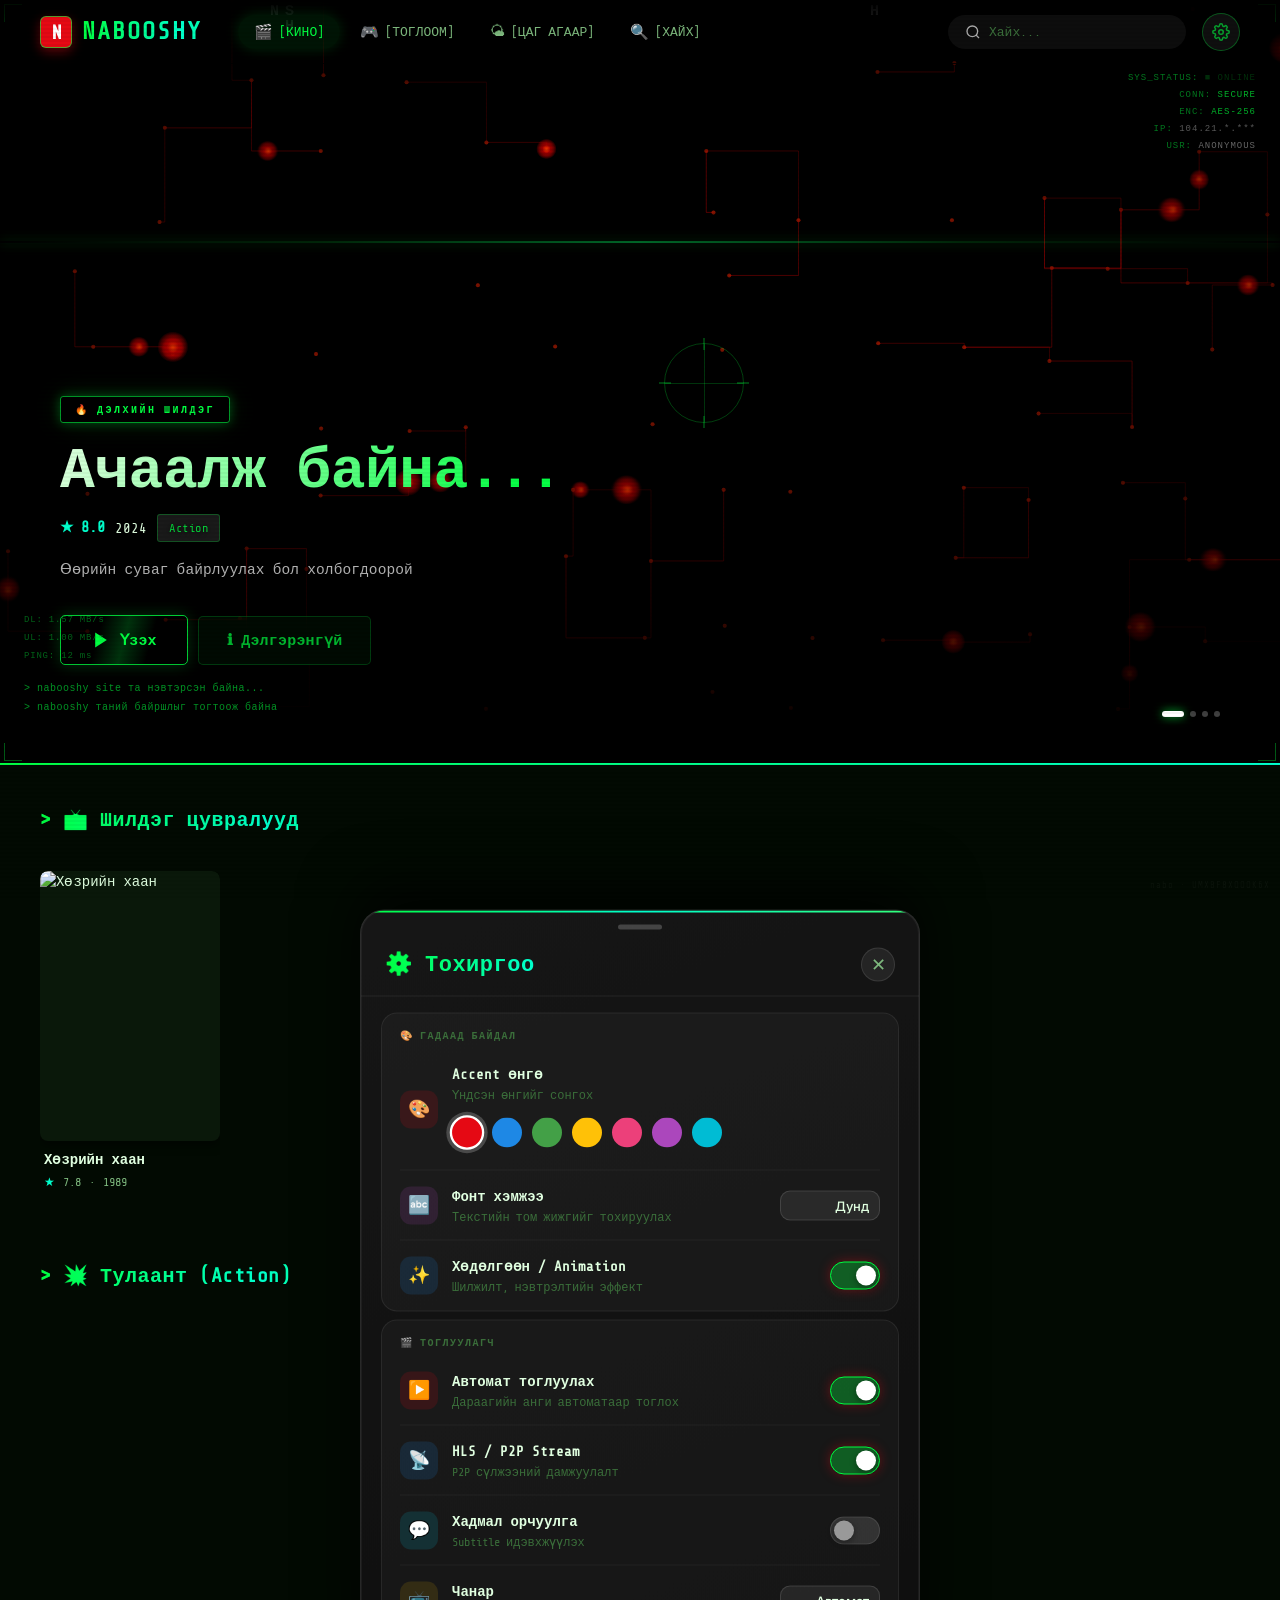
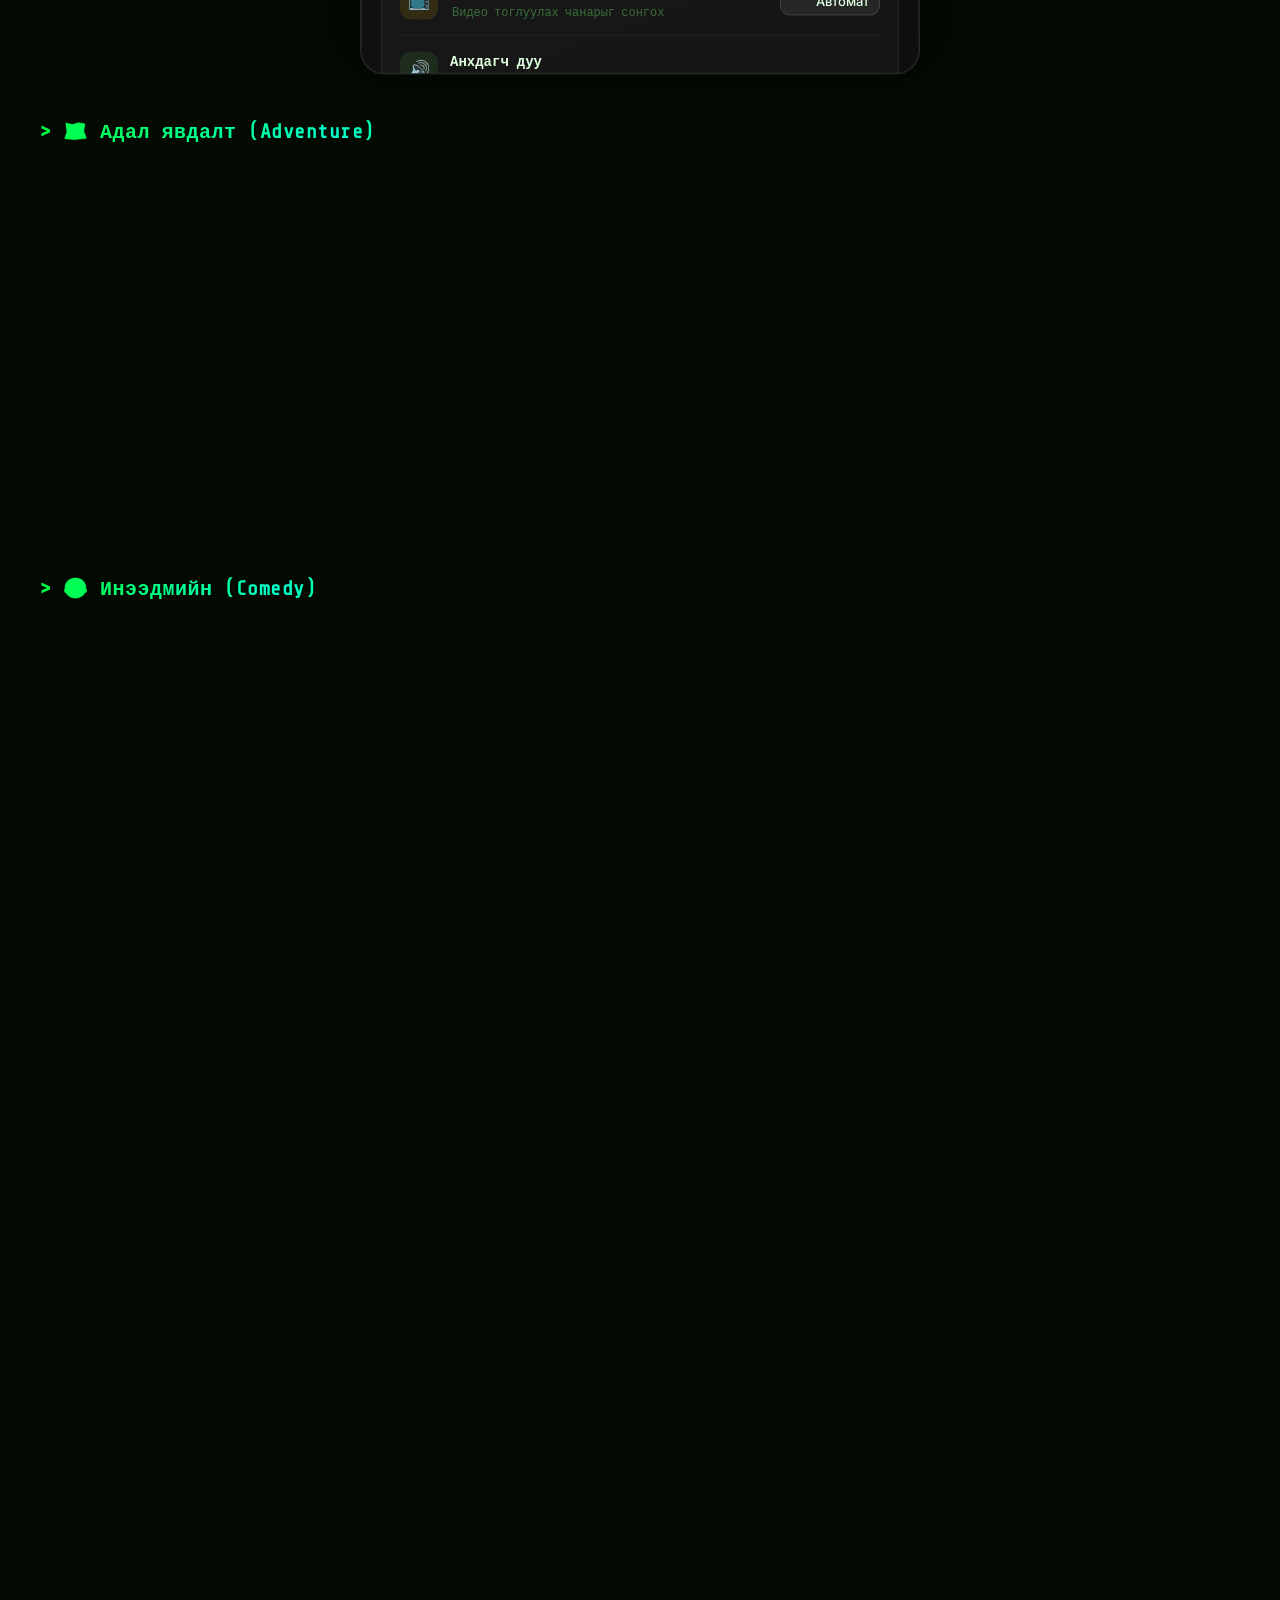
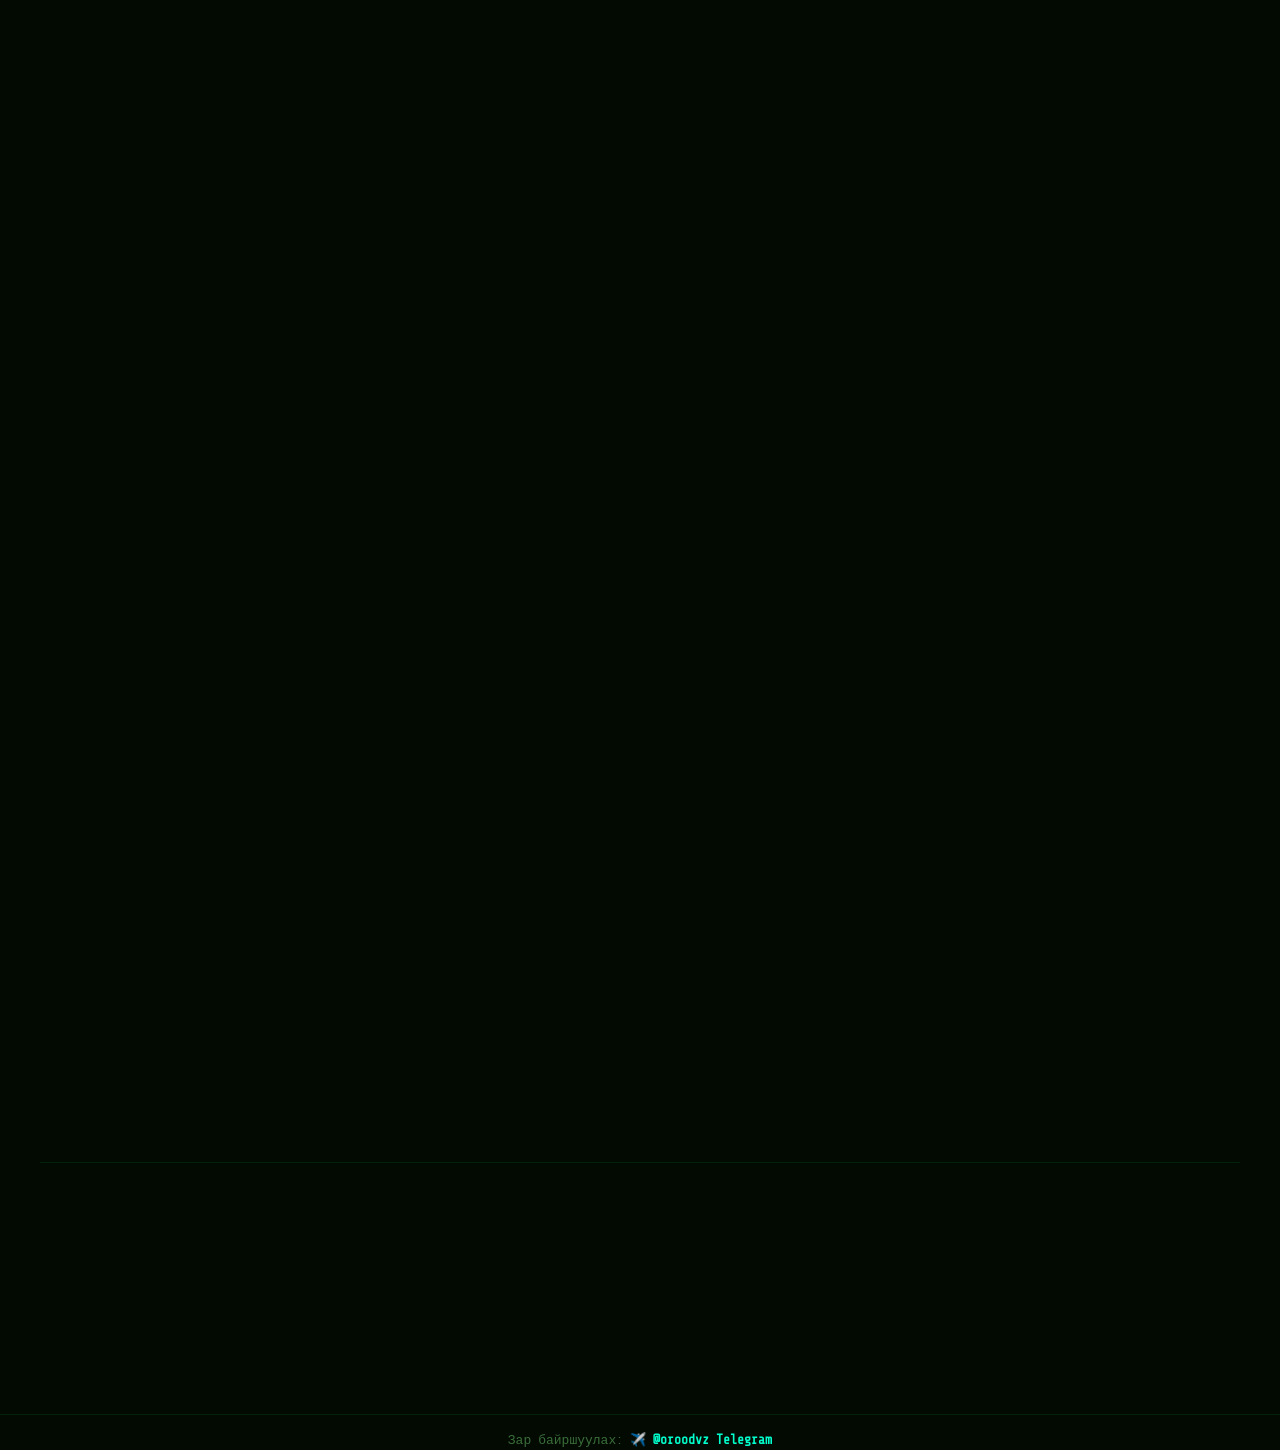
==== commit 9a9ca6e3: "Add files via upload" ====
--- a/index.html
+++ b/index.html
@@ -9,29 +9,29 @@
 <meta name="apple-mobile-web-app-capable" content="yes">
 <title id="appTitle">Nabooshy - Ухаалаг Платформ</title>
 
-<!-- ── SEO & Social Share (Open Graph + Twitter) ── -->
+<!-- SEO & Open Graph -->
 <meta name="description" content="Nabooshy — Монголын хамгийн том кино, цувралын платформ. HD чанартай, үнэ төлбөргүй үзнэ үү.">
-<meta property="og:type"        content="website">
-<meta property="og:url"         content="https://nabo.pages.dev/">
-<meta property="og:title"       content="Nabooshy — Кино & Цувралын Платформ">
-<meta property="og:description" content="HD кино, цувралыг үнэ төлбөргүй үзээрэй. Монголын хамгийн том стриминг платформ.">
+<meta property="og:type"         content="website">
+<meta property="og:url"          content="https://nabo.pages.dev/">
+<meta property="og:title"        content="Nabooshy — Кино & Цувралын Платформ">
+<meta property="og:description"  content="HD кино, цувралыг үнэ төлбөргүй үзээрэй. Монголын хамгийн том стриминг платформ.">
 <meta property="og:image"        content="https://nabo.pages.dev/og-preview.jpg">
 <meta property="og:image:width"  content="1200">
 <meta property="og:image:height" content="630">
 <meta property="og:image:type"   content="image/jpeg">
 <meta property="og:image:alt"    content="Nabooshy — Кино & Цувралын Платформ">
-<meta property="og:locale"      content="mn_MN">
-<meta property="og:site_name"   content="Nabooshy">
+<meta property="og:locale"       content="mn_MN">
+<meta property="og:site_name"    content="Nabooshy">
 <meta name="twitter:card"        content="summary_large_image">
 <meta name="twitter:title"       content="Nabooshy — Кино & Цувралын Платформ">
 <meta name="twitter:description" content="HD кино, цувралыг үнэ төлбөргүй үзээрэй.">
-<meta name="twitter:image"        content="https://nabo.pages.dev/og-preview.jpg">
+<meta name="twitter:image"       content="https://nabo.pages.dev/og-preview.jpg">
 <meta name="twitter:image:alt"   content="Nabooshy — Кино & Цувралын Платформ">
 
-<!-- PWA Manifest (2026 оны шинэчлэл: App болгож суулгах) -->
+<!-- PWA -->
 <link rel="manifest" href="manifest.json">
 
-<!-- ① Preconnect: Хамгийн чухал гадаад холболтуудыг урьдчилж нээх -->
+<!-- Preconnect -->
 <link rel="preconnect" href="https://api.themoviedb.org">
 <link rel="preconnect" href="https://image.tmdb.org">
 <link rel="preconnect" href="https://fonts.googleapis.com">
@@ -40,11 +40,12 @@
 <link rel="dns-prefetch" href="https://www.youtube.com">
 <link rel="dns-prefetch" href="https://vidsrc.to">
 
-<!-- ② CSS: render-blocking нь байхгүй болгох (onload trick) -->
-<link rel="preload" href="style.css" as="style" onload="this.onload=null;this.rel='stylesheet'">
-<link rel="preload" href="nave.css" as="style" onload="this.onload=null;this.rel='stylesheet'">
-<link rel="preload" href="hero.css" as="style" onload="this.onload=null;this.rel='stylesheet'">
-<link rel="preload" href="cards.css" as="style" onload="this.onload=null;this.rel='stylesheet'">
+<!-- CSS (non-blocking) -->
+<link rel="preload" href="style.css"  as="style" onload="this.onload=null;this.rel='stylesheet'">
+<link rel="preload" href="nave.css"   as="style" onload="this.onload=null;this.rel='stylesheet'">
+<link rel="preload" href="hero.css"   as="style" onload="this.onload=null;this.rel='stylesheet'">
+<link rel="preload" href="cards.css"  as="style" onload="this.onload=null;this.rel='stylesheet'">
+<link rel="stylesheet" href="security/devtools.css">
 <noscript>
   <link rel="stylesheet" href="style.css">
   <link rel="stylesheet" href="nave.css">
@@ -52,42 +53,32 @@
   <link rel="stylesheet" href="cards.css">
 </noscript>
 
-<!-- ③ Фонт: display=swap → layout shift байхгүй -->
+<!-- Фонт -->
 <link rel="preload" as="style" href="https://fonts.googleapis.com/css2?family=Oswald:wght@400;600;700&family=Inter:wght@400;500;600&display=swap" onload="this.onload=null;this.rel='stylesheet'">
 <noscript><link href="https://fonts.googleapis.com/css2?family=Oswald:wght@400;600;700&family=Inter:wght@400;500;600&display=swap" rel="stylesheet"></noscript>
 
-<!-- ④ JS modulepreload: parse хийхэд хүлээхгүй -->
+<!-- Modulepreload -->
 <link rel="modulepreload" href="core/app.js">
 <link rel="modulepreload" href="ads/zar.js">
 
-<!-- ⑤ HLS болон P2P: defer болгох (Hero ачаалагдсаны дараа) -->
+<!-- HLS / P2P -->
 <script src="https://cdn.jsdelivr.net/npm/hls.js@latest" defer></script>
 <script src="https://cdn.jsdelivr.net/npm/p2p-media-loader-core@latest/build/p2p-media-loader-core.min.js" defer></script>
 <script src="https://cdn.jsdelivr.net/npm/p2p-media-loader-hlsjs@latest/build/p2p-media-loader-hlsjs.min.js" defer></script>
 
-<!-- ⑥ Speculation Rules API: .mcard-д hover хийхэд урьдчилж рендер -->
+<!-- Speculation Rules -->
 <script type="speculationrules">
 {
-  "prerender": [
-    {
-      "where": { "selector_matches": ".mcard" },
-      "eagerness": "moderate"
-    }
-  ],
-  "prefetch": [
-    {
-      "where": { "selector_matches": "nav button" },
-      "eagerness": "conservative"
-    }
-  ]
+  "prerender": [{ "where": { "selector_matches": ".mcard"     }, "eagerness": "moderate"     }],
+  "prefetch":  [{ "where": { "selector_matches": "nav button" }, "eagerness": "conservative" }]
 }
 </script>
-  </head>
+</head>
 <body>
 
 <div class="toast" id="toast"></div>
 
-<!-- ===================== NAVBAR ===================== -->
+<!-- NAVBAR -->
 <nav id="navbar">
   <div class="nav-logo" onclick="gotoPage('movies')">
     <div class="logo-mark">N</div>
@@ -104,7 +95,6 @@
       <svg width="16" height="16" viewBox="0 0 24 24" fill="none" stroke="#aaa" stroke-width="2"><circle cx="11" cy="11" r="8"/><path d="m21 21-4.35-4.35"/></svg>
       <input id="searchIn" type="text" placeholder="Хайх..." oninput="doSearch(this.value)" onfocus="gotoPage('search')">
     </div>
-
     <button class="nav-settings-btn" onclick="window._nabooSettings?.open()" title="Тохиргоо" aria-label="Тохиргоо нээх">
       <svg width="18" height="18" viewBox="0 0 24 24" fill="none" stroke="currentColor" stroke-width="2" stroke-linecap="round" stroke-linejoin="round">
         <circle cx="12" cy="12" r="3"/>
@@ -114,41 +104,28 @@
   </div>
 </nav>
 
-<!-- ===================== MOBILE BOTTOM NAV ===================== -->
+<!-- MOBILE BOTTOM NAV -->
 <nav id="bottomNav" aria-label="Үндсэн цэс">
   <div class="bnav-inner">
-    <button class="bnav-item active" id="bn-movies" onclick="gotoPage('movies')" aria-label="Кино">
-      <span class="bnav-icon">🎬</span>
-      <span class="bnav-label">Кино</span>
-    </button>
-    <button class="bnav-item" id="bn-games" onclick="gotoPage('games')" aria-label="Тоглоом">
-      <span class="bnav-icon">🎮</span>
-      <span class="bnav-label">Тоглоом</span>
-    </button>
-    <button class="bnav-item" id="bn-weather" onclick="gotoPage('weather')" aria-label="Цаг агаар">
-      <span class="bnav-icon">🌤</span>
-      <span class="bnav-label">Цаг агаар</span>
-    </button>
-    <button class="bnav-item" id="bn-search" onclick="gotoPage('search')" aria-label="Хайх">
-      <span class="bnav-icon">🔍</span>
-      <span class="bnav-label">Хайх</span>
-    </button>
-    <button class="bnav-item bnav-settings" onclick="window._nabooSettings?.open()" aria-label="Тохиргоо">
-      <span class="bnav-icon">⚙️</span>
-      <span class="bnav-label">Тохиргоо</span>
-    </button>
+    <button class="bnav-item active" id="bn-movies"  onclick="gotoPage('movies')"  aria-label="Кино">     <span class="bnav-icon">🎬</span><span class="bnav-label">Кино</span></button>
+    <button class="bnav-item"        id="bn-games"   onclick="gotoPage('games')"   aria-label="Тоглоом">  <span class="bnav-icon">🎮</span><span class="bnav-label">Тоглоом</span></button>
+    <button class="bnav-item"        id="bn-weather" onclick="gotoPage('weather')" aria-label="Цаг агаар"><span class="bnav-icon">🌤</span><span class="bnav-label">Цаг агаар</span></button>
+    <button class="bnav-item"        id="bn-search"  onclick="gotoPage('search')"  aria-label="Хайх">     <span class="bnav-icon">🔍</span><span class="bnav-label">Хайх</span></button>
+    <button class="bnav-item bnav-settings" onclick="window._nabooSettings?.open()" aria-label="Тохиргоо"><span class="bnav-icon">⚙️</span><span class="bnav-label">Тохиргоо</span></button>
   </div>
 </nav>
+
+<!-- HERO -->
 <div id="heroWrap">
   <div class="hero" id="hero">
     <div class="hero-bg" id="heroBg"></div>
     <div class="hero-vignette"></div>
     <div class="hero-body">
-      <div class="hero-tag" id="heroTag">🔥 ДЭЛХИЙН ШИЛДЭГ</div>
+      <div class="hero-tag"   id="heroTag">🔥 ДЭЛХИЙН ШИЛДЭГ</div>
       <div class="hero-title" id="heroTitle">Ачаалж байна...</div>
-      <div class="hero-meta" id="heroMeta"></div>
-      <div class="hero-desc" id="heroDesc"></div>
-      <div class="hero-btns" id="heroBtns">
+      <div class="hero-meta"  id="heroMeta"></div>
+      <div class="hero-desc"  id="heroDesc"></div>
+      <div class="hero-btns"  id="heroBtns">
         <button class="btn-watch" id="heroWatch"><svg width="20" height="20" viewBox="0 0 24 24" fill="currentColor"><polygon points="5,3 19,12 5,21"/></svg> Үзэх</button>
         <button class="btn-more"  id="heroMore">ℹ Дэлгэрэнгүй</button>
       </div>
@@ -157,48 +134,34 @@
   </div>
 </div>
 
-<!-- ===================== MOVIES (КИНО) ===================== -->
+<!-- PAGE: MOVIES -->
 <div class="page active" id="page-movies">
   <main style="margin-top:-40px;position:relative;z-index:10;">
     <section class="sec">
-      <div class="sec-head">
-        <div class="sec-title">📺 Шилдэг цувралууд</div>
-      </div>
+      <div class="sec-head"><div class="sec-title">📺 Шилдэг цувралууд</div></div>
       <div class="row-wrap">
-        <button class="scroll-btn left" onclick="scrollRow('rowSeries',-600)">❮</button>
+        <button class="scroll-btn left"  onclick="scrollRow('rowSeries',-600)">❮</button>
         <div class="scroll-row" id="rowSeries"></div>
         <button class="scroll-btn right" onclick="scrollRow('rowSeries',600)">❯</button>
       </div>
     </section>
-
-
-
     <div id="dynamicRows"></div>
-
     <section class="sec">
-      <div class="sec-head">
-        <div class="sec-title">🎮 Онлайн Тоглоомууд</div>
-      </div>
+      <div class="sec-head"><div class="sec-title">🎮 Онлайн Тоглоомууд</div></div>
       <div class="row-wrap">
-        <button class="scroll-btn left" onclick="scrollRow('rowGames',-600)">❮</button>
+        <button class="scroll-btn left"  onclick="scrollRow('rowGames',-600)">❮</button>
         <div class="scroll-row" id="rowGames"></div>
         <button class="scroll-btn right" onclick="scrollRow('rowGames',600)">❯</button>
       </div>
     </section>
-
     <section class="sec" style="margin-top:60px;border-top:1px solid var(--border);padding-top:40px;">
-      <div class="sec-head">
-        <div class="sec-title" style="color:var(--blue);">🌍 Дэлхийд яг одоо гарч буй кинонууд</div>
-      </div>
+      <div class="sec-head"><div class="sec-title" style="color:var(--blue);">🌍 Дэлхийд яг одоо гарч буй кинонууд</div></div>
       <div class="row-wrap">
-        <button class="scroll-btn left" onclick="scrollRow('rowInternational',-600)">❮</button>
+        <button class="scroll-btn left"  onclick="scrollRow('rowInternational',-600)">❮</button>
         <div class="scroll-row" id="rowInternational"></div>
         <button class="scroll-btn right" onclick="scrollRow('rowInternational',600)">❯</button>
       </div>
     </section>
-
-
-
     <div id="seriesFullSection" style="display:none;">
       <div class="page-header" style="margin-top:40px;">
         <h1 class="page-h1">📺 Цуврал кино</h1>
@@ -210,7 +173,7 @@
   </main>
 </div>
 
-<!-- ===================== GAMES (ТОГЛООМ) ===================== -->
+<!-- PAGE: GAMES -->
 <div class="page" id="page-games">
   <main>
     <div class="genre-bar" id="gameGenreBar" style="margin-top:20px;"></div>
@@ -218,7 +181,7 @@
   </main>
 </div>
 
-<!-- ===================== WEATHER (ЦАГ АГААР) ===================== -->
+<!-- PAGE: WEATHER -->
 <div class="page" id="page-weather">
   <main>
     <div class="weather-update-bar">
@@ -229,7 +192,7 @@
   </main>
 </div>
 
-<!-- ===================== SEARCH (ХАЙХ) ===================== -->
+<!-- PAGE: SEARCH -->
 <div class="page" id="page-search">
   <main>
     <div class="search-page-box">
@@ -246,13 +209,11 @@
   </main>
 </div>
 
-    <div style="margin-top:25px;padding-top:15px;border-top:1px solid var(--border);text-align:center;font-size:13px;color:var(--text3);line-height:1.5;">
-      Зар байршуулах: <a href="https://t.me/oroodvz" target="_blank" rel="noopener" id="contactPhoneEl" style="color:var(--gold);text-decoration:none;font-weight:600;">✈️ @oroodvz Telegram</a>
-    </div>
-  </div>
-</div>
-
-<!-- ===================== PLAYER MODAL ===================== -->
+<div style="margin-top:25px;padding-top:15px;border-top:1px solid var(--border);text-align:center;font-size:13px;color:var(--text3);line-height:1.5;">
+  Зар байршуулах: <a href="https://t.me/oroodvz" target="_blank" rel="noopener" id="contactPhoneEl" style="color:var(--gold);text-decoration:none;font-weight:600;">✈️ @oroodvz Telegram</a>
+</div>
+
+<!-- MODAL: PLAYER -->
 <div class="modal-bg" id="playerModal" onclick="closeMb(event,'playerModal')">
   <div class="modal pmodal">
     <button class="mcls" onclick="closeM('playerModal')">✕</button>
@@ -264,43 +225,43 @@
     </div>
     <div style="padding:20px 30px;background:var(--bg2);border-radius:0 0 12px 12px;">
       <div class="m-title" id="pTitle" style="font-size:24px;margin-bottom:4px;"></div>
-      <div class="m-meta" id="pMeta" style="margin-bottom:0;"></div>
-    </div>
-  </div>
-</div>
-
-<!-- ===================== MOVIE DETAIL MODAL ===================== -->
+      <div class="m-meta"  id="pMeta"  style="margin-bottom:0;"></div>
+    </div>
+  </div>
+</div>
+
+<!-- MODAL: MOVIE DETAIL -->
 <div class="modal-bg" id="movieModal" onclick="closeMb(event,'movieModal')">
   <div class="modal">
     <button class="mcls" onclick="closeM('movieModal')">✕</button>
     <div class="m-hero" id="mHero"><div class="m-hero-g"></div></div>
     <div class="m-body">
       <div class="m-title" id="mTitle"></div>
-      <div class="m-meta" id="mMeta"></div>
-      <div class="m-desc" id="mDesc"></div>
-      <div class="m-acts" id="mActs"></div>
-    </div>
-  </div>
-</div>
-
-<!-- ===================== SERIES MODAL ===================== -->
+      <div class="m-meta"  id="mMeta"></div>
+      <div class="m-desc"  id="mDesc"></div>
+      <div class="m-acts"  id="mActs"></div>
+    </div>
+  </div>
+</div>
+
+<!-- MODAL: SERIES -->
 <div class="modal-bg" id="seriesModal" onclick="closeMb(event,'seriesModal')">
   <div class="modal" style="max-width:900px">
     <button class="mcls" onclick="closeM('seriesModal')">✕</button>
     <div class="m-hero" id="smHero"><div class="m-hero-g"></div></div>
     <div class="m-body">
       <div class="m-title" id="smTitle"></div>
-      <div class="m-meta" id="smMeta"></div>
-      <div class="m-desc" id="smDesc"></div>
+      <div class="m-meta"  id="smMeta"></div>
+      <div class="m-desc"  id="smDesc"></div>
       <div class="m-series-wrap">
-        <div class="s-tabs" id="smSeasonTabs"></div>
+        <div class="s-tabs"  id="smSeasonTabs"></div>
         <div class="ep-grid" id="smEpGrid"></div>
       </div>
     </div>
   </div>
 </div>
 
-<!-- ===================== GAME MODAL ===================== -->
+<!-- MODAL: GAME -->
 <div class="modal-bg" id="gameModal" onclick="closeMb(event,'gameModal')">
   <div class="modal gmodal">
     <button class="mcls" onclick="closeM('gameModal')">✕</button>
@@ -308,141 +269,7 @@
   </div>
 </div>
 
-<!-- ===================== СКРИПТҮҮД ===================== -->
-<script type="module" src="core/config.js"></script>
-<script type="module" src="ads/zar.js"></script>
-<script type="module" src="core/app.js"></script>
-<script type="module" src="platform/spatial-ui.js"></script>
-<script type="module" src="settings/profile-gamify.js"></script>
-<script type="module" src="settings/watch-party.js"></script>
-<script type="module" src="platform/pwa-init.js"></script>
-<script src="settings/settings.js" defer></script>
-<script src="ui/hero/hero-matrix.js" defer></script>
-
-<!-- =========================================================
-     RGB ХӨДӨЛГӨӨНТЭЙ FAVICON (N ҮСЭГ)
-     ========================================================= -->
-<script>
-  (function() {
-    let hue = 0;
-    const canvas = document.createElement('canvas');
-    canvas.width = 32;
-    canvas.height = 32;
-    const ctx = canvas.getContext('2d');
-    
-    let link = document.querySelector("link[rel~='icon']");
-    if (!link) {
-      link = document.createElement('link');
-      link.rel = 'icon';
-      document.head.appendChild(link);
-    }
-
-    setInterval(() => {
-      ctx.clearRect(0, 0, 32, 32);
-      ctx.fillStyle = '#1a1a2e'; 
-      ctx.beginPath();
-      ctx.roundRect(0, 0, 32, 32, 8); 
-      ctx.fill();
-
-      ctx.font = 'bold 22px "Segoe UI", Arial, sans-serif';
-      ctx.textAlign = 'center';
-      ctx.textBaseline = 'middle';
-      
-      ctx.fillStyle = `hsl(${hue}, 100%, 60%)`; 
-      ctx.shadowColor = `hsl(${hue}, 100%, 60%)`;
-      ctx.shadowBlur = 8;
-      
-      ctx.fillText('N', 16, 18);
-
-      link.href = canvas.toDataURL('image/png');
-      hue = (hue + 5) % 360;
-    }, 100); 
-  })();
-</script>
-
-<!-- =========================================================
-     DEVTOOLS ХАМГААЛАЛТ
-     ========================================================= -->
-<style>
-#__devblock {
-  display:none;
-  position:fixed;
-  inset:0;
-  background:#000;
-  z-index:2147483647;
-  overflow:hidden;
-  font-family:'Courier New',monospace;
-}
-#__devblock canvas {
-  position:absolute;
-  inset:0;
-  opacity:0.18;
-}
-#__devblock .center {
-  position:absolute;
-  inset:0;
-  display:flex;
-  flex-direction:column;
-  align-items:center;
-  justify-content:center;
-  gap:18px;
-  z-index:2;
-}
-#__devblock .skull {
-  font-size:90px;
-  animation:_pulse 0.8s infinite alternate;
-  filter:drop-shadow(0 0 30px #ff0000);
-}
-#__devblock .main-txt {
-  font-size:clamp(28px,6vw,64px);
-  font-weight:900;
-  color:#ff0000;
-  letter-spacing:6px;
-  text-transform:uppercase;
-  text-shadow:0 0 20px #ff0000, 0 0 60px #ff0000;
-  animation:_glitch 0.15s infinite;
-}
-#__devblock .sub-txt {
-  font-size:clamp(12px,2vw,18px);
-  color:#ff4444;
-  letter-spacing:3px;
-  opacity:0.85;
-  text-shadow:0 0 10px #ff0000;
-}
-#__devblock .scan {
-  position:absolute;
-  left:0;right:0;
-  height:3px;
-  background:linear-gradient(90deg,transparent,#ff0000,transparent);
-  box-shadow:0 0 20px #ff0000;
-  animation:_scan 2s linear infinite;
-  z-index:1;
-}
-#__devblock .ip-box {
-  margin-top:10px;
-  border:1px solid #ff000055;
-  padding:10px 24px;
-  border-radius:6px;
-  color:#ff6666;
-  font-size:13px;
-  letter-spacing:2px;
-  text-align:center;
-  background:rgba(255,0,0,0.06);
-  animation:_blink 1s infinite;
-}
-@keyframes _pulse { from{transform:scale(1)} to{transform:scale(1.15)} }
-@keyframes _scan  { from{top:0} to{top:100%} }
-@keyframes _blink { 0%,100%{opacity:1} 50%{opacity:0.4} }
-@keyframes _glitch {
-  0%   {text-shadow:0 0 20px #ff0000, 0 0 60px #ff0000; transform:translate(0)}
-  20%  {text-shadow:-2px 0 #00ffff, 2px 0 #ff0000; transform:translate(-1px,1px)}
-  40%  {text-shadow:2px 0 #ff00ff, -2px 0 #ff0000; transform:translate(1px,-1px)}
-  60%  {text-shadow:0 0 20px #ff0000, 0 0 60px #ff0000; transform:translate(0)}
-  80%  {text-shadow:-1px 0 #00ffff, 1px 0 #ff0000; transform:translate(1px,0)}
-  100% {text-shadow:0 0 20px #ff0000, 0 0 60px #ff0000; transform:translate(0)}
-}
-</style>
-
+<!-- DEVTOOLS OVERLAY (HTML) -->
 <div id="__devblock">
   <canvas id="__matrix"></canvas>
   <div class="scan"></div>
@@ -454,152 +281,18 @@
   </div>
 </div>
 
-<script>
-(function() {
-
-  // ── 1. Товчлуур хориглох ─────────────────────────────────
-  document.addEventListener('contextmenu', function(e) { e.preventDefault(); return false; });
-  document.addEventListener('keydown', function(e) {
-    if (e.key === 'F12') { e.preventDefault(); return false; }
-    if (e.ctrlKey && e.shiftKey && ['I','i','J','j','C','c','K','k'].includes(e.key)) { e.preventDefault(); return false; }
-    if (e.ctrlKey && ['U','u','S','s'].includes(e.key)) { e.preventDefault(); return false; }
-  });
-  document.addEventListener('selectstart', function(e) { e.preventDefault(); return false; });
-  document.addEventListener('dragstart',   function(e) { e.preventDefault(); return false; });
-  setInterval(function() { try { console.clear(); } catch(e) {} }, 100);
-
-  // ── 2. Matrix код бороо ──────────────────────────────────
-  function startMatrix() {
-    var c   = document.getElementById('__matrix');
-    if (!c) return;
-    var ctx = c.getContext('2d');
-    c.width  = window.innerWidth;
-    c.height = window.innerHeight;
-    var cols = Math.floor(c.width / 16);
-    var drops = Array(cols).fill(1);
-    var chars = '01アイウエオカキクケコサシスセソタチツテトナニヌネノ∑∂∫≠≈ABCDEF0123456789';
-    setInterval(function() {
-      ctx.fillStyle = 'rgba(0,0,0,0.05)';
-      ctx.fillRect(0, 0, c.width, c.height);
-      ctx.fillStyle = '#ff2200';
-      ctx.font = '14px Courier New';
-      drops.forEach(function(y, i) {
-        var ch = chars[Math.floor(Math.random() * chars.length)];
-        ctx.fillText(ch, i * 16, y * 16);
-        if (y * 16 > c.height && Math.random() > 0.975) drops[i] = 0;
-        drops[i]++;
-      });
-    }, 40);
-  }
-
-  // ── 3. Аймшигтай дуу (Web Audio) ─────────────────────────
-  function playAlarm() {
-    try {
-      var ac  = new (window.AudioContext || window.webkitAudioContext)();
-      function beep(freq, start, dur, type) {
-        var o = ac.createOscillator();
-        var g = ac.createGain();
-        o.connect(g); g.connect(ac.destination);
-        o.type = type || 'sawtooth';
-        o.frequency.setValueAtTime(freq, ac.currentTime + start);
-        o.frequency.exponentialRampToValueAtTime(freq * 0.5, ac.currentTime + start + dur);
-        g.gain.setValueAtTime(0.3, ac.currentTime + start);
-        g.gain.exponentialRampToValueAtTime(0.001, ac.currentTime + start + dur);
-        o.start(ac.currentTime + start);
-        o.stop(ac.currentTime + start + dur);
-      }
-      beep(880, 0,    0.2, 'sawtooth');
-      beep(440, 0.25, 0.2, 'sawtooth');
-      beep(880, 0.5,  0.2, 'sawtooth');
-      beep(220, 0.75, 0.5, 'sawtooth');
-      beep(660, 0,    1.2, 'square');
-    } catch(e) {}
-  }
-
-  // ── 4. Хуурамч IP scan ───────────────────────────────────
-  function fakeIPScan() {
-    var box = document.getElementById('__ipbox');
-    if (!box) return;
-    var steps = [
-      '📡 IP ХАЯГ ТОДОРХОЙЛЖ БАЙНА...',
-      '🔍 БАЙРШИЛ ТОГТООЖ БАЙНА...',
-      '🌐 БРАУЗЕР МЭДЭЭЛЭЛ ЦУГЛУУЛЖ БАЙНА...',
-      '⚡ БҮРТГЭЛ РҮҮ ИЛГЭЭЖ БАЙНА...',
-      '🚨 ХЯНАЛТ ИДЭВХЖЛЭЭ — ТА БАРИГДЛАА'
-    ];
-    var i = 0;
-    var iv = setInterval(function() {
-      if (i < steps.length) { box.textContent = steps[i++]; }
-      else { clearInterval(iv); }
-    }, 1200);
-  }
-
-  // ── 5. DevTools илрүүлэх ─────────────────────────────────
-  var _overlay  = document.getElementById('__devblock');
-  var _devOpen  = false;
-  var _thresh   = 300;
-  var _alarmed  = false;
-  var _matrixOn = false;
-  var _isMobile = /Android|iPhone|iPad|iPod|Mobile/i.test(navigator.userAgent) || window.innerWidth < 768;
-
-  setInterval(function() {
-    if (_isMobile) return;
-    var open = (window.outerWidth  - window.innerWidth  > _thresh) ||
-               (window.outerHeight - window.innerHeight > _thresh);
-    if (open !== _devOpen) {
-      _devOpen = open;
-      if (_overlay) _overlay.style.display = open ? 'block' : 'none';
-      if (open) {
-        document.querySelectorAll('video,iframe').forEach(function(el) {
-          try {
-            if (el.tagName === 'VIDEO') el.pause();
-            else { var s = el.src; el.src = ''; el.src = s; }
-          } catch(e) {}
-        });
-        if (!_matrixOn) { startMatrix(); _matrixOn = true; }
-        if (!_alarmed)  { playAlarm(); fakeIPScan(); _alarmed = true; }
-      }
-    }
-  }, 500);
-
-  // ── 6. Tab-аас гарвал видео pause ────────────────────────
-  document.addEventListener('visibilitychange', function() {
-    if (document.hidden) {
-      document.querySelectorAll('video').forEach(function(v) {
-        v._wasPlaying = !v.paused; v.pause();
-      });
-    } else {
-      document.querySelectorAll('video').forEach(function(v) {
-        if (v._wasPlaying) v.play().catch(function(){});
-      });
-    }
-  });
-
-  // ── 7. Copy watermark ────────────────────────────────────
-  document.addEventListener('copy', function(e) {
-    var sel = window.getSelection ? window.getSelection().toString() : '';
-    if (!sel) return;
-    try {
-      e.clipboardData.setData('text/plain', sel + '\n\n— Эх сурвалж: nabo.pages.dev');
-      e.preventDefault();
-    } catch(err) {}
-  });
-
-  // ── 8. Нуугдмал watermark ────────────────────────────────
-  document.addEventListener('DOMContentLoaded', function() {
-    var uid = localStorage.getItem('_nabo_uid');
-    if (!uid) {
-      uid = 'U' + Date.now().toString(36).toUpperCase() + Math.random().toString(36).slice(2,6).toUpperCase();
-      localStorage.setItem('_nabo_uid', uid);
-    }
-    var wm = document.createElement('div');
-    wm.style.cssText = 'position:fixed;bottom:8px;right:10px;font-size:9px;color:rgba(255,255,255,0.04);pointer-events:none;z-index:9999;user-select:none;letter-spacing:1px;';
-    wm.textContent = 'nabo · ' + uid;
-    document.body.appendChild(wm);
-  });
-
-})();
-</script>
+<!-- SCRIPTS -->
+<script type="module" src="core/config.js"></script>
+<script type="module" src="ads/zar.js"></script>
+<script type="module" src="core/app.js"></script>
+<script type="module" src="platform/spatial-ui.js"></script>
+<script type="module" src="settings/profile-gamify.js"></script>
+<script type="module" src="settings/watch-party.js"></script>
+<script type="module" src="platform/pwa-init.js"></script>
+<script type="module" src="settings/settings.js"></script>
+<script src="ui/hero/hero-matrix.js" defer></script>
+<script src="core/favicon.js" defer></script>
+<script src="security/devtools.js" defer></script>
 
 </body>
-</html>+</html>
--- a/security/devtools.css
+++ b/security/devtools.css
@@ -0,0 +1,81 @@
+/* =========================================================
+   DEVTOOLS ХАМГААЛАЛТ — overlay styles
+   ========================================================= */
+#__devblock {
+  display: none;
+  position: fixed;
+  inset: 0;
+  background: #000;
+  z-index: 2147483647;
+  overflow: hidden;
+  font-family: 'Courier New', monospace;
+}
+#__devblock canvas {
+  position: absolute;
+  inset: 0;
+  opacity: 0.18;
+}
+#__devblock .center {
+  position: absolute;
+  inset: 0;
+  display: flex;
+  flex-direction: column;
+  align-items: center;
+  justify-content: center;
+  gap: 18px;
+  z-index: 2;
+}
+#__devblock .skull {
+  font-size: 90px;
+  animation: _pulse 0.8s infinite alternate;
+  filter: drop-shadow(0 0 30px #ff0000);
+}
+#__devblock .main-txt {
+  font-size: clamp(28px, 6vw, 64px);
+  font-weight: 900;
+  color: #ff0000;
+  letter-spacing: 6px;
+  text-transform: uppercase;
+  text-shadow: 0 0 20px #ff0000, 0 0 60px #ff0000;
+  animation: _glitch 0.15s infinite;
+}
+#__devblock .sub-txt {
+  font-size: clamp(12px, 2vw, 18px);
+  color: #ff4444;
+  letter-spacing: 3px;
+  opacity: 0.85;
+  text-shadow: 0 0 10px #ff0000;
+}
+#__devblock .scan {
+  position: absolute;
+  left: 0; right: 0;
+  height: 3px;
+  background: linear-gradient(90deg, transparent, #ff0000, transparent);
+  box-shadow: 0 0 20px #ff0000;
+  animation: _scan 2s linear infinite;
+  z-index: 1;
+}
+#__devblock .ip-box {
+  margin-top: 10px;
+  border: 1px solid #ff000055;
+  padding: 10px 24px;
+  border-radius: 6px;
+  color: #ff6666;
+  font-size: 13px;
+  letter-spacing: 2px;
+  text-align: center;
+  background: rgba(255, 0, 0, 0.06);
+  animation: _blink 1s infinite;
+}
+
+@keyframes _pulse { from { transform: scale(1); }   to { transform: scale(1.15); } }
+@keyframes _scan  { from { top: 0; }                to { top: 100%; } }
+@keyframes _blink { 0%, 100% { opacity: 1; }        50% { opacity: 0.4; } }
+@keyframes _glitch {
+  0%   { text-shadow: 0 0 20px #ff0000, 0 0 60px #ff0000; transform: translate(0); }
+  20%  { text-shadow: -2px 0 #00ffff, 2px 0 #ff0000;       transform: translate(-1px, 1px); }
+  40%  { text-shadow: 2px 0 #ff00ff, -2px 0 #ff0000;        transform: translate(1px, -1px); }
+  60%  { text-shadow: 0 0 20px #ff0000, 0 0 60px #ff0000;   transform: translate(0); }
+  80%  { text-shadow: -1px 0 #00ffff, 1px 0 #ff0000;        transform: translate(1px, 0); }
+  100% { text-shadow: 0 0 20px #ff0000, 0 0 60px #ff0000;   transform: translate(0); }
+}
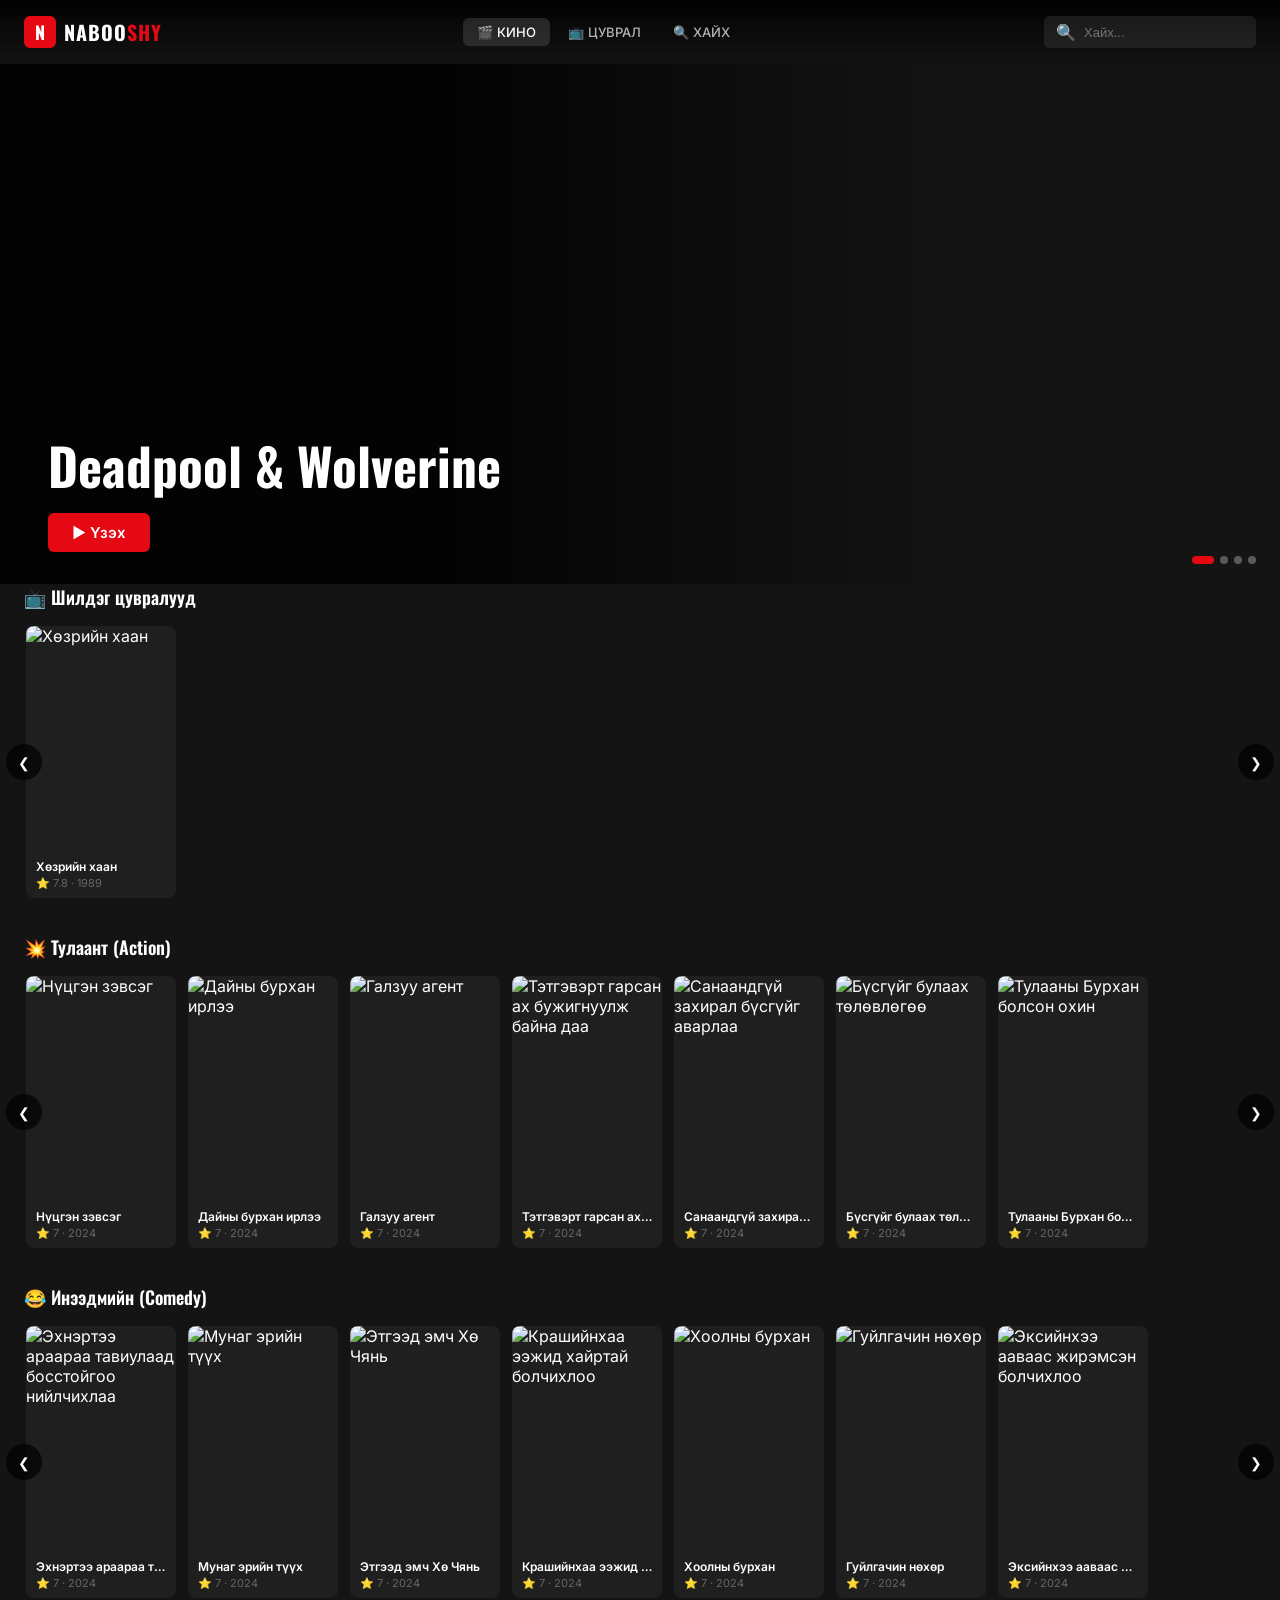
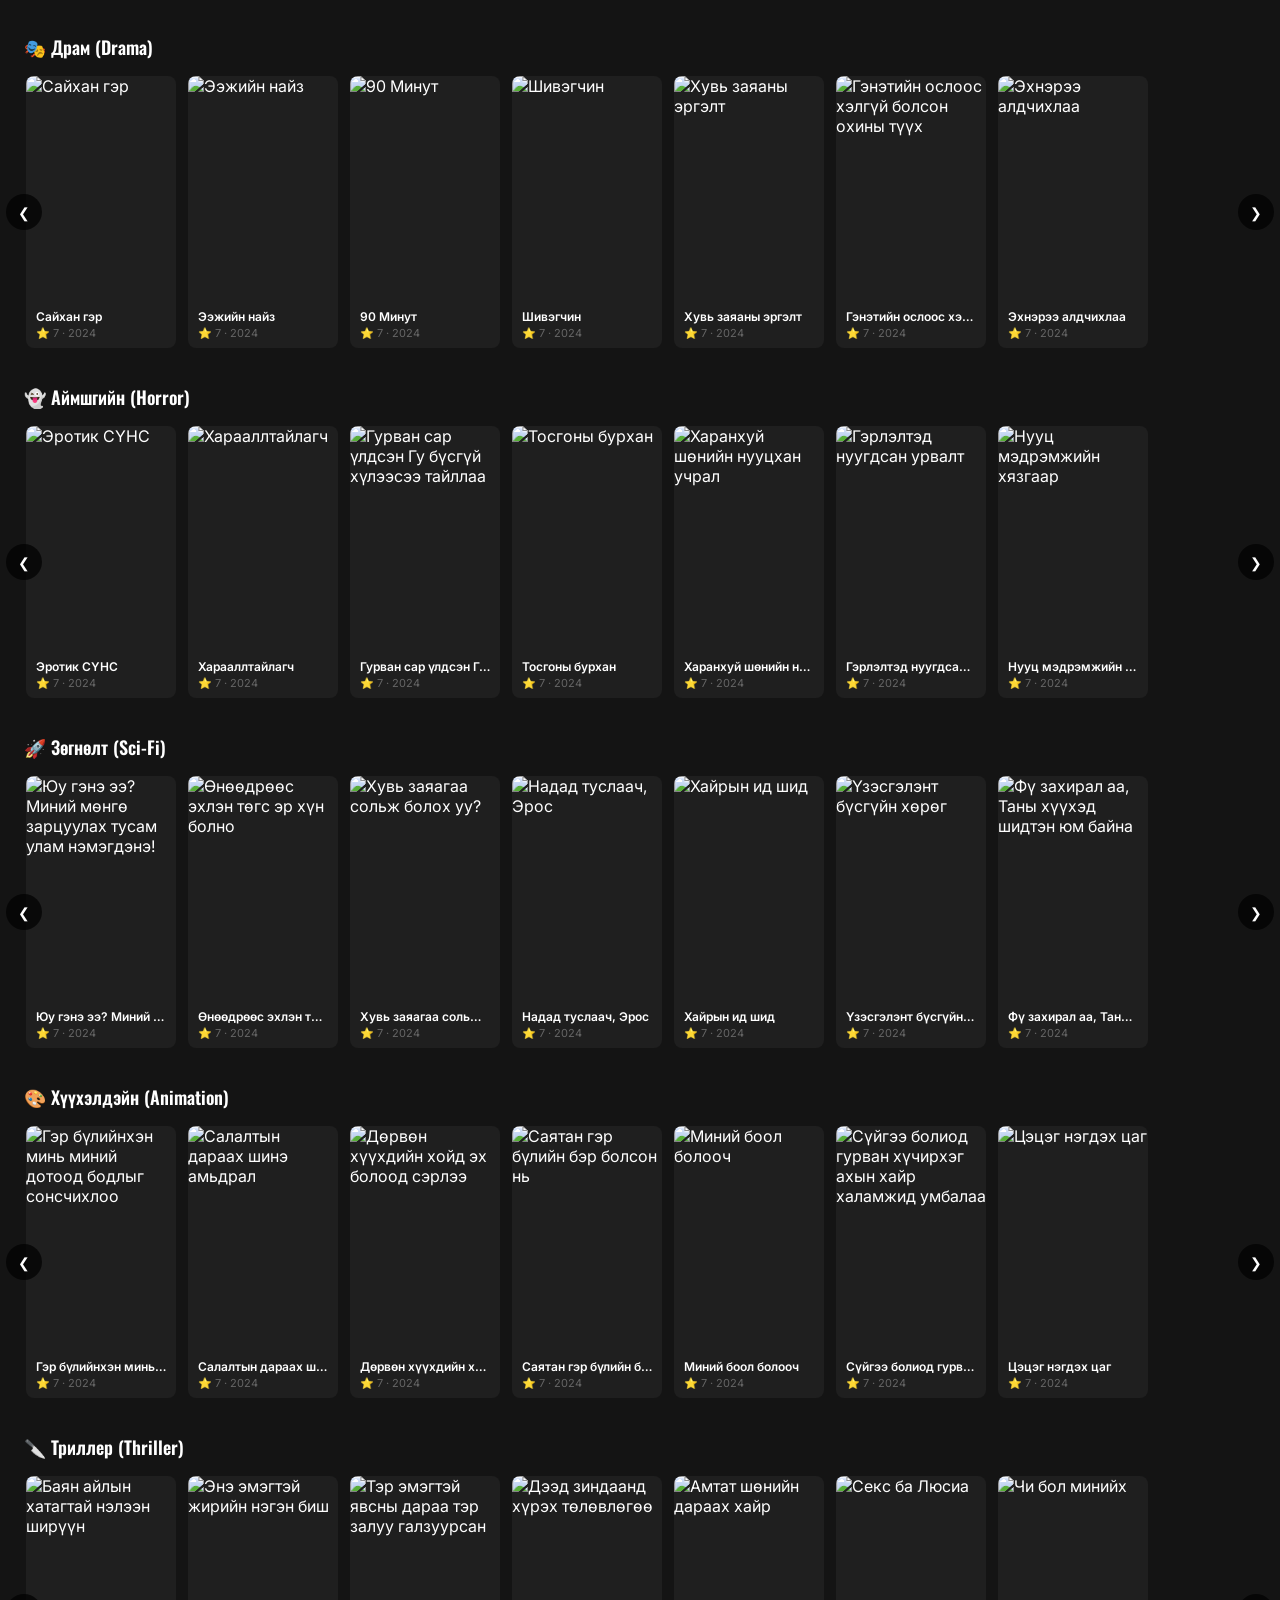
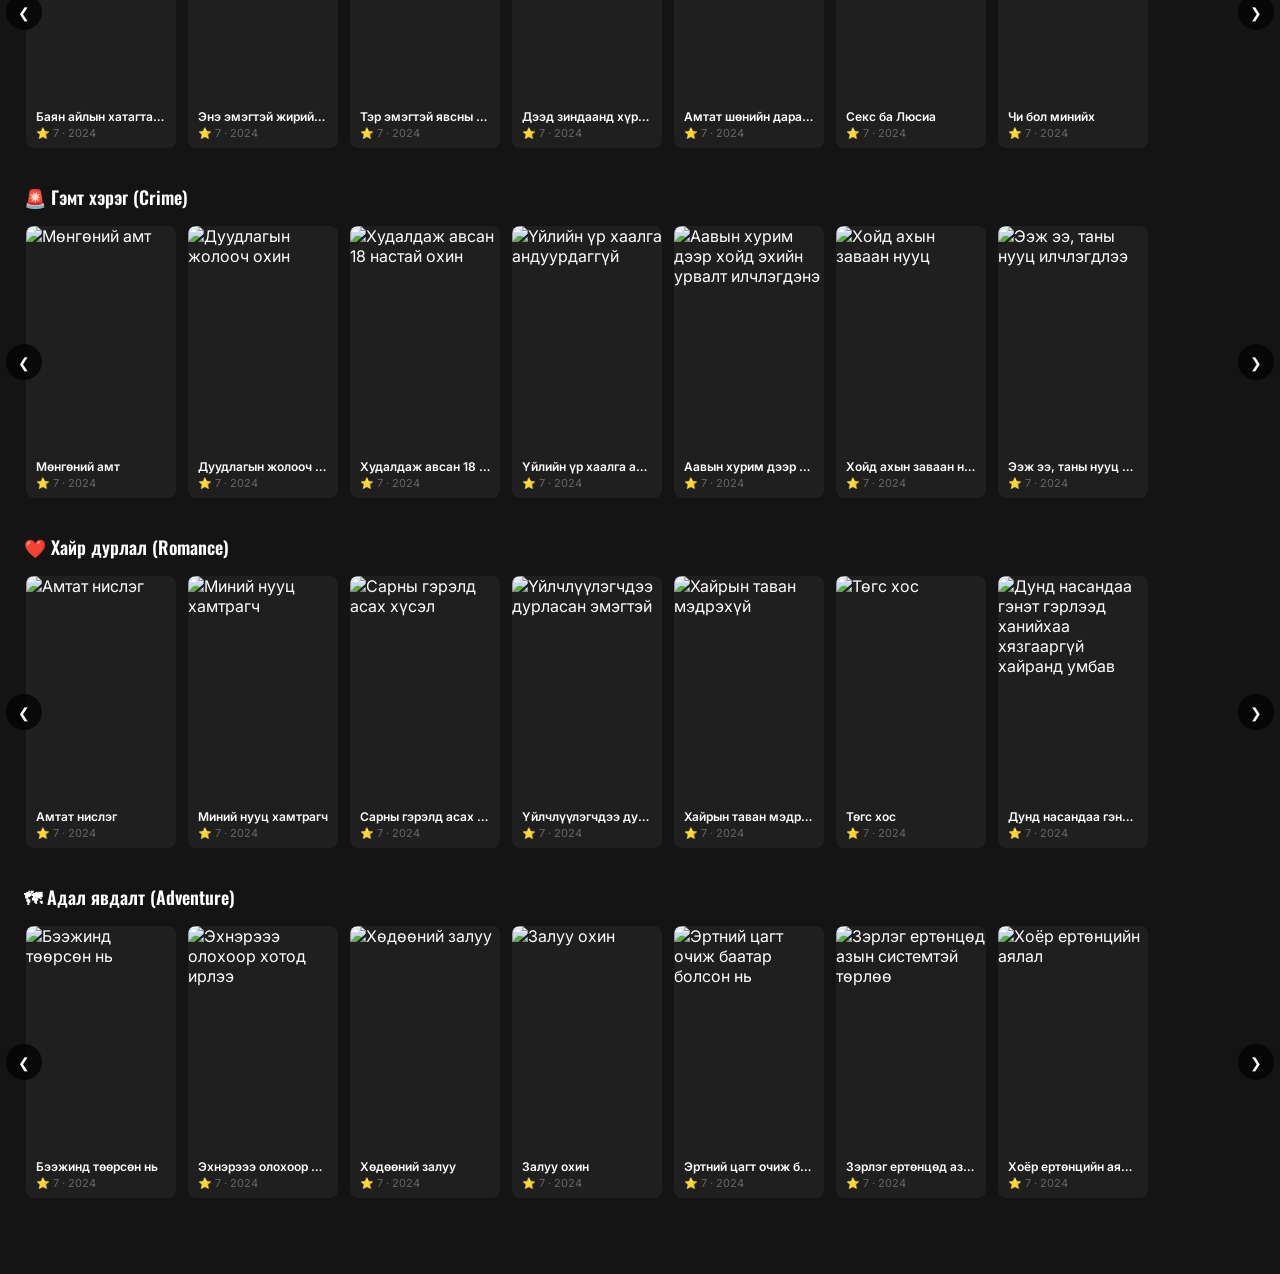
==== commit 5d127365: "Add files via upload" ====
--- a/index.html
+++ b/index.html
@@ -1,298 +1,29 @@
 <!DOCTYPE html>
 <html lang="mn">
 <head>
-<meta charset="UTF-8">
-<meta name="monetag" content="5346a00ca9ffb6e7c3c70e6632a325e6">
-<meta name="viewport" content="width=device-width, initial-scale=1.0, maximum-scale=1.0, user-scalable=no">
-<meta name="robots" content="index, follow">
-<meta name="theme-color" content="#E50914">
-<meta name="apple-mobile-web-app-capable" content="yes">
-<title id="appTitle">Nabooshy - Ухаалаг Платформ</title>
+  <meta charset="UTF-8">
+  <meta name="viewport" content="width=device-width, initial-scale=1.0, maximum-scale=1.0, user-scalable=no">
+  <meta name="theme-color" content="#E50914">
+  <title>Nabooshy Mini</title>
 
-<!-- SEO & Open Graph -->
-<meta name="description" content="Nabooshy — Монголын хамгийн том кино, цувралын платформ. HD чанартай, үнэ төлбөргүй үзнэ үү.">
-<meta property="og:type"         content="website">
-<meta property="og:url"          content="https://nabo.pages.dev/">
-<meta property="og:title"        content="Nabooshy — Кино & Цувралын Платформ">
-<meta property="og:description"  content="HD кино, цувралыг үнэ төлбөргүй үзээрэй. Монголын хамгийн том стриминг платформ.">
-<meta property="og:image"        content="https://nabo.pages.dev/og-preview.jpg">
-<meta property="og:image:width"  content="1200">
-<meta property="og:image:height" content="630">
-<meta property="og:image:type"   content="image/jpeg">
-<meta property="og:image:alt"    content="Nabooshy — Кино & Цувралын Платформ">
-<meta property="og:locale"       content="mn_MN">
-<meta property="og:site_name"    content="Nabooshy">
-<meta name="twitter:card"        content="summary_large_image">
-<meta name="twitter:title"       content="Nabooshy — Кино & Цувралын Платформ">
-<meta name="twitter:description" content="HD кино, цувралыг үнэ төлбөргүй үзээрэй.">
-<meta name="twitter:image"       content="https://nabo.pages.dev/og-preview.jpg">
-<meta name="twitter:image:alt"   content="Nabooshy — Кино & Цувралын Платформ">
+  <!-- SEO -->
+  <meta name="description" content="Nabooshy — Монголын хамгийн том кино, цувралын платформ.">
 
-<!-- PWA -->
-<link rel="manifest" href="manifest.json">
+  <!-- Google Fonts -->
+  <link rel="preconnect" href="https://fonts.googleapis.com">
+  <link rel="preconnect" href="https://fonts.gstatic.com" crossorigin>
+  <link href="https://fonts.googleapis.com/css2?family=Oswald:wght@400;600;700&family=Inter:wght@400;500;600&display=swap" rel="stylesheet">
 
-<!-- Preconnect -->
-<link rel="preconnect" href="https://api.themoviedb.org">
-<link rel="preconnect" href="https://image.tmdb.org">
-<link rel="preconnect" href="https://fonts.googleapis.com">
-<link rel="preconnect" href="https://fonts.gstatic.com" crossorigin>
-<link rel="preconnect" href="https://cdn.jsdelivr.net">
-<link rel="dns-prefetch" href="https://www.youtube.com">
-<link rel="dns-prefetch" href="https://vidsrc.to">
-
-<!-- CSS (non-blocking) -->
-<link rel="preload" href="style.css"  as="style" onload="this.onload=null;this.rel='stylesheet'">
-<link rel="preload" href="nave.css"   as="style" onload="this.onload=null;this.rel='stylesheet'">
-<link rel="preload" href="hero.css"   as="style" onload="this.onload=null;this.rel='stylesheet'">
-<link rel="preload" href="cards.css"  as="style" onload="this.onload=null;this.rel='stylesheet'">
-<link rel="stylesheet" href="security/devtools.css">
-<noscript>
-  <link rel="stylesheet" href="style.css">
-  <link rel="stylesheet" href="nave.css">
-  <link rel="stylesheet" href="hero.css">
-  <link rel="stylesheet" href="cards.css">
-</noscript>
-
-<!-- Фонт -->
-<link rel="preload" as="style" href="https://fonts.googleapis.com/css2?family=Oswald:wght@400;600;700&family=Inter:wght@400;500;600&display=swap" onload="this.onload=null;this.rel='stylesheet'">
-<noscript><link href="https://fonts.googleapis.com/css2?family=Oswald:wght@400;600;700&family=Inter:wght@400;500;600&display=swap" rel="stylesheet"></noscript>
-
-<!-- Modulepreload -->
-<link rel="modulepreload" href="core/app.js">
-<link rel="modulepreload" href="ads/zar.js">
-
-<!-- HLS / P2P -->
-<script src="https://cdn.jsdelivr.net/npm/hls.js@latest" defer></script>
-<script src="https://cdn.jsdelivr.net/npm/p2p-media-loader-core@latest/build/p2p-media-loader-core.min.js" defer></script>
-<script src="https://cdn.jsdelivr.net/npm/p2p-media-loader-hlsjs@latest/build/p2p-media-loader-hlsjs.min.js" defer></script>
-
-<!-- Speculation Rules -->
-<script type="speculationrules">
-{
-  "prerender": [{ "where": { "selector_matches": ".mcard"     }, "eagerness": "moderate"     }],
-  "prefetch":  [{ "where": { "selector_matches": "nav button" }, "eagerness": "conservative" }]
-}
-</script>
+  <!-- CSS -->
+  <link rel="stylesheet" href="style/main.css">
 </head>
 <body>
 
-<div class="toast" id="toast"></div>
+  <!-- Бүх HTML хэсгүүд app.js → core/partials.js-р динамикаар энд орно -->
+  <div id="app-root"></div>
 
-<!-- NAVBAR -->
-<nav id="navbar">
-  <div class="nav-logo" onclick="gotoPage('movies')">
-    <div class="logo-mark">N</div>
-    <div class="logo-name">NABOO<span>SHY</span></div>
-  </div>
-  <div class="nav-tabs">
-    <button class="nav-tab active" id="t-movies"  onclick="gotoPage('movies')"> <span class="tab-icon">🎬</span><span>КИНО</span></button>
-    <button class="nav-tab"        id="t-games"   onclick="gotoPage('games')">  <span class="tab-icon">🎮</span><span>ТОГЛООМ</span></button>
-    <button class="nav-tab"        id="t-weather" onclick="gotoPage('weather')"><span class="tab-icon">🌤</span><span>ЦАГ АГААР</span></button>
-    <button class="nav-tab"        id="t-search"  onclick="gotoPage('search')"> <span class="tab-icon">🔍</span><span>ХАЙХ</span></button>
-  </div>
-  <div class="nav-right">
-    <div class="search-wrap" onclick="gotoPage('search')">
-      <svg width="16" height="16" viewBox="0 0 24 24" fill="none" stroke="#aaa" stroke-width="2"><circle cx="11" cy="11" r="8"/><path d="m21 21-4.35-4.35"/></svg>
-      <input id="searchIn" type="text" placeholder="Хайх..." oninput="doSearch(this.value)" onfocus="gotoPage('search')">
-    </div>
-    <button class="nav-settings-btn" onclick="window._nabooSettings?.open()" title="Тохиргоо" aria-label="Тохиргоо нээх">
-      <svg width="18" height="18" viewBox="0 0 24 24" fill="none" stroke="currentColor" stroke-width="2" stroke-linecap="round" stroke-linejoin="round">
-        <circle cx="12" cy="12" r="3"/>
-        <path d="M19.4 15a1.65 1.65 0 0 0 .33 1.82l.06.06a2 2 0 0 1-2.83 2.83l-.06-.06a1.65 1.65 0 0 0-1.82-.33 1.65 1.65 0 0 0-1 1.51V21a2 2 0 0 1-4 0v-.09A1.65 1.65 0 0 0 9 19.4a1.65 1.65 0 0 0-1.82.33l-.06.06a2 2 0 0 1-2.83-2.83l.06-.06A1.65 1.65 0 0 0 4.68 15a1.65 1.65 0 0 0-1.51-1H3a2 2 0 0 1 0-4h.09A1.65 1.65 0 0 0 4.6 9a1.65 1.65 0 0 0-.33-1.82l-.06-.06a2 2 0 0 1 2.83-2.83l.06.06A1.65 1.65 0 0 0 9 4.68a1.65 1.65 0 0 0 1-1.51V3a2 2 0 0 1 4 0v.09a1.65 1.65 0 0 0 1 1.51 1.65 1.65 0 0 0 1.82-.33l.06-.06a2 2 0 0 1 2.83 2.83l-.06.06A1.65 1.65 0 0 0 19.4 9a1.65 1.65 0 0 0 1.51 1H21a2 2 0 0 1 0 4h-.09a1.65 1.65 0 0 0-1.51 1z"/>
-      </svg>
-    </button>
-  </div>
-</nav>
-
-<!-- MOBILE BOTTOM NAV -->
-<nav id="bottomNav" aria-label="Үндсэн цэс">
-  <div class="bnav-inner">
-    <button class="bnav-item active" id="bn-movies"  onclick="gotoPage('movies')"  aria-label="Кино">     <span class="bnav-icon">🎬</span><span class="bnav-label">Кино</span></button>
-    <button class="bnav-item"        id="bn-games"   onclick="gotoPage('games')"   aria-label="Тоглоом">  <span class="bnav-icon">🎮</span><span class="bnav-label">Тоглоом</span></button>
-    <button class="bnav-item"        id="bn-weather" onclick="gotoPage('weather')" aria-label="Цаг агаар"><span class="bnav-icon">🌤</span><span class="bnav-label">Цаг агаар</span></button>
-    <button class="bnav-item"        id="bn-search"  onclick="gotoPage('search')"  aria-label="Хайх">     <span class="bnav-icon">🔍</span><span class="bnav-label">Хайх</span></button>
-    <button class="bnav-item bnav-settings" onclick="window._nabooSettings?.open()" aria-label="Тохиргоо"><span class="bnav-icon">⚙️</span><span class="bnav-label">Тохиргоо</span></button>
-  </div>
-</nav>
-
-<!-- HERO -->
-<div id="heroWrap">
-  <div class="hero" id="hero">
-    <div class="hero-bg" id="heroBg"></div>
-    <div class="hero-vignette"></div>
-    <div class="hero-body">
-      <div class="hero-tag"   id="heroTag">🔥 ДЭЛХИЙН ШИЛДЭГ</div>
-      <div class="hero-title" id="heroTitle">Ачаалж байна...</div>
-      <div class="hero-meta"  id="heroMeta"></div>
-      <div class="hero-desc"  id="heroDesc"></div>
-      <div class="hero-btns"  id="heroBtns">
-        <button class="btn-watch" id="heroWatch"><svg width="20" height="20" viewBox="0 0 24 24" fill="currentColor"><polygon points="5,3 19,12 5,21"/></svg> Үзэх</button>
-        <button class="btn-more"  id="heroMore">ℹ Дэлгэрэнгүй</button>
-      </div>
-    </div>
-    <div class="hero-dots" id="heroDots"></div>
-  </div>
-</div>
-
-<!-- PAGE: MOVIES -->
-<div class="page active" id="page-movies">
-  <main style="margin-top:-40px;position:relative;z-index:10;">
-    <section class="sec">
-      <div class="sec-head"><div class="sec-title">📺 Шилдэг цувралууд</div></div>
-      <div class="row-wrap">
-        <button class="scroll-btn left"  onclick="scrollRow('rowSeries',-600)">❮</button>
-        <div class="scroll-row" id="rowSeries"></div>
-        <button class="scroll-btn right" onclick="scrollRow('rowSeries',600)">❯</button>
-      </div>
-    </section>
-    <div id="dynamicRows"></div>
-    <section class="sec">
-      <div class="sec-head"><div class="sec-title">🎮 Онлайн Тоглоомууд</div></div>
-      <div class="row-wrap">
-        <button class="scroll-btn left"  onclick="scrollRow('rowGames',-600)">❮</button>
-        <div class="scroll-row" id="rowGames"></div>
-        <button class="scroll-btn right" onclick="scrollRow('rowGames',600)">❯</button>
-      </div>
-    </section>
-    <section class="sec" style="margin-top:60px;border-top:1px solid var(--border);padding-top:40px;">
-      <div class="sec-head"><div class="sec-title" style="color:var(--blue);">🌍 Дэлхийд яг одоо гарч буй кинонууд</div></div>
-      <div class="row-wrap">
-        <button class="scroll-btn left"  onclick="scrollRow('rowInternational',-600)">❮</button>
-        <div class="scroll-row" id="rowInternational"></div>
-        <button class="scroll-btn right" onclick="scrollRow('rowInternational',600)">❯</button>
-      </div>
-    </section>
-    <div id="seriesFullSection" style="display:none;">
-      <div class="page-header" style="margin-top:40px;">
-        <h1 class="page-h1">📺 Цуврал кино</h1>
-        <p class="page-sub" id="seriesCount"></p>
-      </div>
-      <div class="genre-bar" id="seriesGenreBar"></div>
-      <div class="mgrid" id="seriesGrid"></div>
-    </div>
-  </main>
-</div>
-
-<!-- PAGE: GAMES -->
-<div class="page" id="page-games">
-  <main>
-    <div class="genre-bar" id="gameGenreBar" style="margin-top:20px;"></div>
-    <div class="mgrid" id="gamesGrid"></div>
-  </main>
-</div>
-
-<!-- PAGE: WEATHER -->
-<div class="page" id="page-weather">
-  <main>
-    <div class="weather-update-bar">
-      <span id="weatherLastUpdate">⏳ Мэдээлэл татаж байна...</span>
-      <button class="weather-refresh-btn" onclick="refreshWeather()">🔄 Шинэчлэх</button>
-    </div>
-    <div class="w-grid" id="weatherGrid"></div>
-  </main>
-</div>
-
-<!-- PAGE: SEARCH -->
-<div class="page" id="page-search">
-  <main>
-    <div class="search-page-box">
-      <div class="search-page-icon">🔍</div>
-      <div class="search-page-wrap">
-        <input id="searchPageInput" type="text" class="search-page-input"
-               placeholder="Кино, цуврал, тоглоом, хот хайх..."
-               oninput="doSearch(this.value)" autofocus>
-      </div>
-      <div class="search-page-hint">Жишээ: <span onclick="doSearch('action')">action</span> · <span onclick="doSearch('дархан')">дархан</span> · <span onclick="doSearch('chess')">chess</span></div>
-    </div>
-    <div id="searchCount" style="color:var(--text2);font-size:14px;margin-bottom:16px;"></div>
-    <div class="mgrid" id="searchGrid"></div>
-  </main>
-</div>
-
-<div style="margin-top:25px;padding-top:15px;border-top:1px solid var(--border);text-align:center;font-size:13px;color:var(--text3);line-height:1.5;">
-  Зар байршуулах: <a href="https://t.me/oroodvz" target="_blank" rel="noopener" id="contactPhoneEl" style="color:var(--gold);text-decoration:none;font-weight:600;">✈️ @oroodvz Telegram</a>
-</div>
-
-<!-- MODAL: PLAYER -->
-<div class="modal-bg" id="playerModal" onclick="closeMb(event,'playerModal')">
-  <div class="modal pmodal">
-    <button class="mcls" onclick="closeM('playerModal')">✕</button>
-    <div class="player-layout">
-      <div class="player-vid-sec">
-        <div class="p2p-status" id="p2pStatus" style="display:none;"><div class="p2p-dot"></div> P2P Сүлжээ идэвхтэй</div>
-        <div class="player-wrap" id="playerWrap" style="width:100%;height:100%;"></div>
-      </div>
-    </div>
-    <div style="padding:20px 30px;background:var(--bg2);border-radius:0 0 12px 12px;">
-      <div class="m-title" id="pTitle" style="font-size:24px;margin-bottom:4px;"></div>
-      <div class="m-meta"  id="pMeta"  style="margin-bottom:0;"></div>
-    </div>
-  </div>
-</div>
-
-<!-- MODAL: MOVIE DETAIL -->
-<div class="modal-bg" id="movieModal" onclick="closeMb(event,'movieModal')">
-  <div class="modal">
-    <button class="mcls" onclick="closeM('movieModal')">✕</button>
-    <div class="m-hero" id="mHero"><div class="m-hero-g"></div></div>
-    <div class="m-body">
-      <div class="m-title" id="mTitle"></div>
-      <div class="m-meta"  id="mMeta"></div>
-      <div class="m-desc"  id="mDesc"></div>
-      <div class="m-acts"  id="mActs"></div>
-    </div>
-  </div>
-</div>
-
-<!-- MODAL: SERIES -->
-<div class="modal-bg" id="seriesModal" onclick="closeMb(event,'seriesModal')">
-  <div class="modal" style="max-width:900px">
-    <button class="mcls" onclick="closeM('seriesModal')">✕</button>
-    <div class="m-hero" id="smHero"><div class="m-hero-g"></div></div>
-    <div class="m-body">
-      <div class="m-title" id="smTitle"></div>
-      <div class="m-meta"  id="smMeta"></div>
-      <div class="m-desc"  id="smDesc"></div>
-      <div class="m-series-wrap">
-        <div class="s-tabs"  id="smSeasonTabs"></div>
-        <div class="ep-grid" id="smEpGrid"></div>
-      </div>
-    </div>
-  </div>
-</div>
-
-<!-- MODAL: GAME -->
-<div class="modal-bg" id="gameModal" onclick="closeMb(event,'gameModal')">
-  <div class="modal gmodal">
-    <button class="mcls" onclick="closeM('gameModal')">✕</button>
-    <iframe class="gm-frame" id="gmFrame" src="" allowfullscreen></iframe>
-  </div>
-</div>
-
-<!-- DEVTOOLS OVERLAY (HTML) -->
-<div id="__devblock">
-  <canvas id="__matrix"></canvas>
-  <div class="scan"></div>
-  <div class="center">
-    <div class="skull">☠️</div>
-    <div class="main-txt">⚠ СИСТЕМД НЭВТРЭХ ХОРИГЛОНО ⚠</div>
-    <div class="sub-txt">ТА ХЯНАЛТАН ДОР БАЙНА 👁 &nbsp;|&nbsp; ХАНДАЛТ БҮРТГЭГДЛЭЭ</div>
-    <div class="ip-box" id="__ipbox">📡 IP ХАЯГ ТОДОРХОЙЛЖ БАЙНА...</div>
-  </div>
-</div>
-
-<!-- SCRIPTS -->
-<script type="module" src="core/config.js"></script>
-<script type="module" src="ads/zar.js"></script>
-<script type="module" src="core/app.js"></script>
-<script type="module" src="platform/spatial-ui.js"></script>
-<script type="module" src="settings/profile-gamify.js"></script>
-<script type="module" src="settings/watch-party.js"></script>
-<script type="module" src="platform/pwa-init.js"></script>
-<script type="module" src="settings/settings.js"></script>
-<script src="ui/hero/hero-matrix.js" defer></script>
-<script src="core/favicon.js" defer></script>
-<script src="security/devtools.js" defer></script>
+  <!-- App entry point (partials-г эхэлж ачаалсны дараа UI, data эхэлнэ) -->
+  <script type="module" src="app.js"></script>
 
 </body>
 </html>
--- a/style/main.css
+++ b/style/main.css
@@ -0,0 +1,32 @@
+/* ══════════════════════════════════════════════════
+   style/main.css  —  Бүх файлыг нэгтгэх цэг
+   Тус бүрийг өөрчлөхийн тулд харгалзах файлаа нээ:
+   ══════════════════════════════════════════════════
+
+   variables.css   → CSS хувьсагчид (:root)
+   reset.css       → Box-sizing, body, button, img
+   navbar.css      → Навигацийн хэсэг
+   hero.css        → Hero banner
+   layout.css      → Хуудас, секц, мөр, grid
+   card.css        → Кино карт (.mcard)
+   toast.css       → Toast мэдэгдэл
+   modal.css       → Modal + Player
+   episodes.css    → Анги жагсаалт
+   genres.css      → Жанр товч (.gpill)
+   search.css      → Хайлтын хэсэг
+   responsive.css  → Мобайл (@media)
+
+   ══════════════════════════════════════════════════ */
+
+@import url('variables.css');
+@import url('reset.css');
+@import url('navbar.css');
+@import url('hero.css');
+@import url('layout.css');
+@import url('card.css');
+@import url('toast.css');
+@import url('modal.css');
+@import url('episodes.css');
+@import url('genres.css');
+@import url('search.css');
+@import url('responsive.css');
